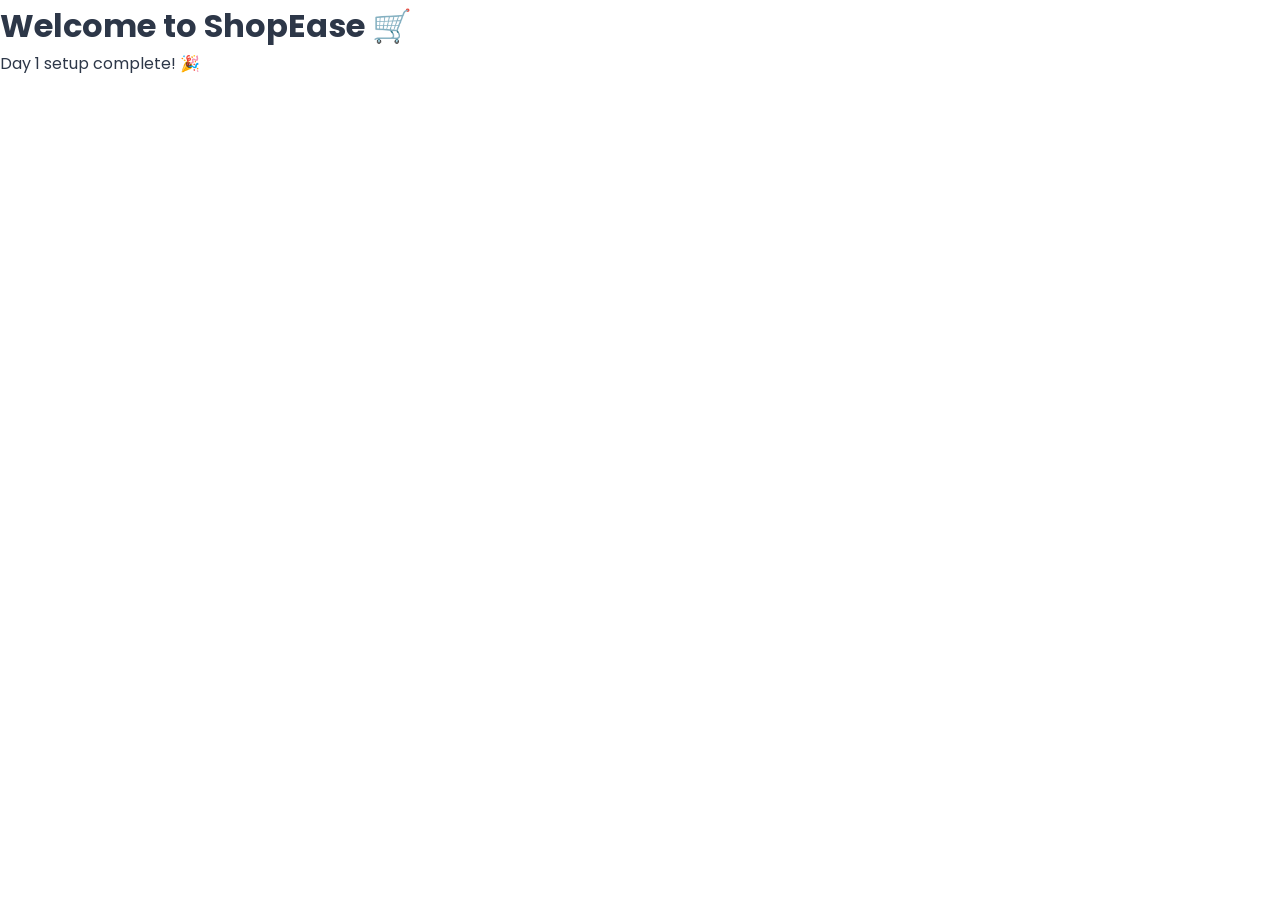
==== index.html @ 597de564 "DAY 1: Initial project setup and structure" ====
<!DOCTYPE html>
<html lang="en">
<head>
  <meta charset="UTF-8" />
  <meta name="viewport" content="width=device-width, initial-scale=1.0"/>
  <meta name="description" content="ShopEase - Your one-stop shop for amazing products online.">
  <meta name="keywords" content="ecommerce, shop, online store, shopease">
  <meta name="author" content="Manesh Thakur">

  <title>ShopEase | Home</title>

  <!-- Favicon -->
  <link rel="icon" href="assets/icons/favicon.ico" type="image/x-icon">

  <!-- Google Fonts -->
  <link rel="preconnect" href="https://fonts.googleapis.com">
  <link href="https://fonts.googleapis.com/css2?family=Poppins:wght@300;400;600;700&display=swap" rel="stylesheet">

  <!-- Stylesheet -->
  <link rel="stylesheet" href="/css/style.css" />
</head>
<body>

  <!-- Navbar will go here -->
  <header></header>

  <!-- Main content -->
  <main>
    <h1>Welcome to ShopEase 🛒</h1>
    <p>Day 1 setup complete! 🎉</p>
  </main>

  <!-- Footer will go here -->
  <footer></footer>

  <script src="js/script.js"></script>
</body>
</html>
---- css/style.css ----
/* ========== CSS RESET ========== */
*,
*::before,
*::after {
  margin: 0;
  padding: 0;
  box-sizing: border-box;
}

/* ========== CSS VARIABLES ========== */
:root {
  --primary-color: #2c7a7b;
  --secondary-color: #38b2ac;
  --accent-color: #f6ad55;
  --bg-color: #ffffff;
  --text-color: #2d3748;
  --light-gray: #f7fafc;
  --dark-gray: #4a5568;
  --font-family: 'Poppins', sans-serif;
  --transition: all 0.3s ease-in-out;
  --shadow: 0 4px 12px rgba(0, 0, 0, 0.1);
}

/* ========== BASE STYLES ========== */
html {
  scroll-behavior: smooth;
}

body {
  font-family: var(--font-family);
  background: var(--bg-color);
  color: var(--text-color);
  line-height: 1.6;
}

a {
  text-decoration: none;
  color: inherit;
}

ul {
  list-style: none;
}

img {
  max-width: 100%;
  display: block;
}

/* ========== CONTAINER ========== */
.container {
  width: 90%;
  max-width: 1200px;
  margin: 0 auto;
}
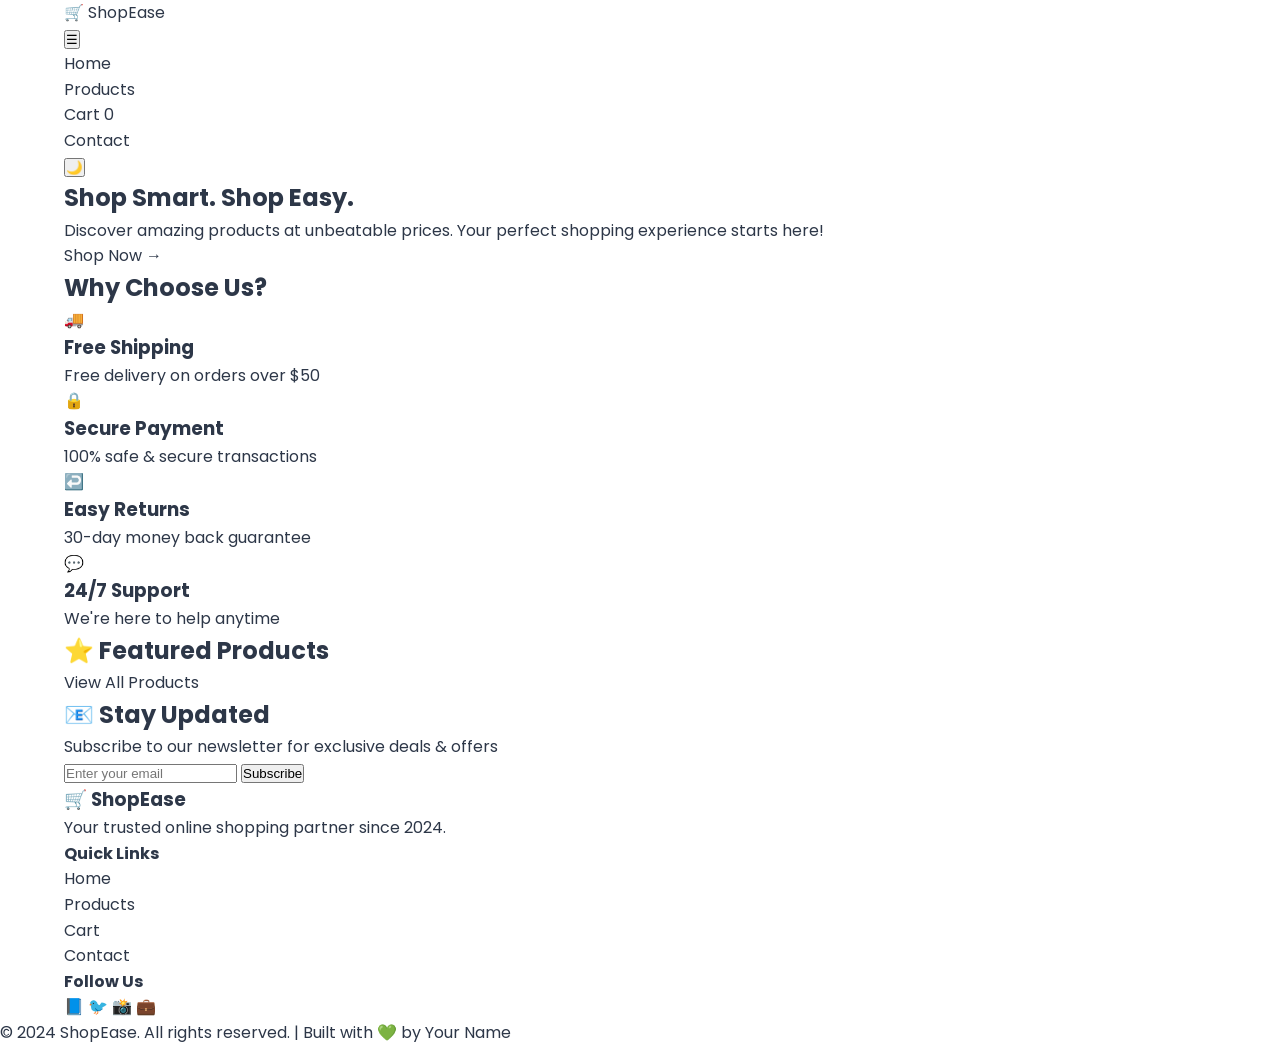
==== commit a674fecd: "Day 2: Build semantic HTML structure for all 4 pages" ====
--- a/index.html
+++ b/index.html
@@ -7,32 +7,143 @@
   <meta name="keywords" content="ecommerce, shop, online store, shopease">
   <meta name="author" content="Manesh Thakur">
 
+   <!-- Open Graph for social sharing -->
+  <meta property="og:title" content="ShopEase - Shop Smart, Shop Easy">
+  <meta property="og:description" content="Discover amazing products at unbeatable prices.">
+  <meta property="og:type" content="website">
+
   <title>ShopEase | Home</title>
 
   <!-- Favicon -->
-  <link rel="icon" href="assets/icons/favicon.ico" type="image/x-icon">
-
-  <!-- Google Fonts -->
+   <link rel="icon" href="assets/icons/favicon.ico" type="image/x-icon">
   <link rel="preconnect" href="https://fonts.googleapis.com">
   <link href="https://fonts.googleapis.com/css2?family=Poppins:wght@300;400;600;700&display=swap" rel="stylesheet">
-
-  <!-- Stylesheet -->
   <link rel="stylesheet" href="/css/style.css" />
 </head>
 <body>
+<header class="header">
+    <div class="container nav-container">
+      <a href="index.html" class="logo" aria-label="ShopEase Home">
+        🛒 <span>ShopEase</span>
+      </a>
 
-  <!-- Navbar will go here -->
-  <header></header>
+      <nav class="navbar" aria-label="Main Navigation">
+        <button class="menu-toggle" aria-label="Toggle Menu" aria-expanded="false">
+          ☰
+        </button>
+        <ul class="nav-links">
+          <li><a href="index.html" class="active">Home</a></li>
+          <li><a href="products.html">Products</a></li>
+          <li><a href="cart.html">Cart <span class="cart-count">0</span></a></li>
+          <li><a href="contact.html">Contact</a></li>
+          <li>
+            <button id="themeToggle" aria-label="Toggle Dark Mode">🌙</button>
+          </li>
+        </ul>
+      </nav>
+    </div>
+  </header>
 
-  <!-- Main content -->
+  <!-- ================= MAIN CONTENT ================= -->
   <main>
-    <h1>Welcome to ShopEase 🛒</h1>
-    <p>Day 1 setup complete! 🎉</p>
+
+    <!-- Hero Section -->
+    <section class="hero" aria-labelledby="hero-title">
+      <div class="container hero-content">
+        <h1 id="hero-title">Shop Smart. <span>Shop Easy.</span></h1>
+        <p>Discover amazing products at unbeatable prices. Your perfect shopping experience starts here!</p>
+        <a href="products.html" class="btn btn-primary">Shop Now →</a>
+      </div>
+    </section>
+
+    <!-- Features Section -->
+    <section class="features" aria-labelledby="features-title">
+      <div class="container">
+        <h2 id="features-title" class="section-title">Why Choose Us?</h2>
+        <div class="features-grid">
+          <article class="feature-card">
+            <div class="feature-icon">🚚</div>
+            <h3>Free Shipping</h3>
+            <p>Free delivery on orders over $50</p>
+          </article>
+          <article class="feature-card">
+            <div class="feature-icon">🔒</div>
+            <h3>Secure Payment</h3>
+            <p>100% safe & secure transactions</p>
+          </article>
+          <article class="feature-card">
+            <div class="feature-icon">↩️</div>
+            <h3>Easy Returns</h3>
+            <p>30-day money back guarantee</p>
+          </article>
+          <article class="feature-card">
+            <div class="feature-icon">💬</div>
+            <h3>24/7 Support</h3>
+            <p>We're here to help anytime</p>
+          </article>
+        </div>
+      </div>
+    </section>
+
+    <!-- Featured Products Section -->
+    <section class="featured-products" aria-labelledby="featured-title">
+      <div class="container">
+        <h2 id="featured-title" class="section-title">⭐ Featured Products</h2>
+        <div class="products-grid" id="featuredProducts">
+          <!-- Products will be injected via JavaScript -->
+        </div>
+        <div class="text-center">
+          <a href="products.html" class="btn btn-outline">View All Products</a>
+        </div>
+      </div>
+    </section>
+
+    <!-- Newsletter Section -->
+    <section class="newsletter" aria-labelledby="newsletter-title">
+      <div class="container">
+        <h2 id="newsletter-title">📧 Stay Updated</h2>
+        <p>Subscribe to our newsletter for exclusive deals & offers</p>
+        <form class="newsletter-form" id="newsletterForm">
+          <input type="email" placeholder="Enter your email" required aria-label="Email address">
+          <button type="submit" class="btn btn-primary">Subscribe</button>
+        </form>
+      </div>
+    </section>
+
   </main>
 
-  <!-- Footer will go here -->
-  <footer></footer>
+  <!-- ================= FOOTER ================= -->
+  <footer class="footer">
+    <div class="container footer-container">
+      <div class="footer-col">
+        <h3>🛒 ShopEase</h3>
+        <p>Your trusted online shopping partner since 2024.</p>
+      </div>
+      <div class="footer-col">
+        <h4>Quick Links</h4>
+        <ul>
+          <li><a href="index.html">Home</a></li>
+          <li><a href="products.html">Products</a></li>
+          <li><a href="cart.html">Cart</a></li>
+          <li><a href="contact.html">Contact</a></li>
+        </ul>
+      </div>
+      <div class="footer-col">
+        <h4>Follow Us</h4>
+        <div class="social-links">
+          <a href="#" aria-label="Facebook">📘</a>
+          <a href="#" aria-label="Twitter">🐦</a>
+          <a href="#" aria-label="Instagram">📸</a>
+          <a href="#" aria-label="LinkedIn">💼</a>
+        </div>
+      </div>
+    </div>
+    <div class="footer-bottom">
+      <p>© 2024 ShopEase. All rights reserved. | Built with 💚 by Your Name</p>
+    </div>
+  </footer>
 
+  <script src="js/products.js"></script>
   <script src="js/script.js"></script>
 </body>
 </html>
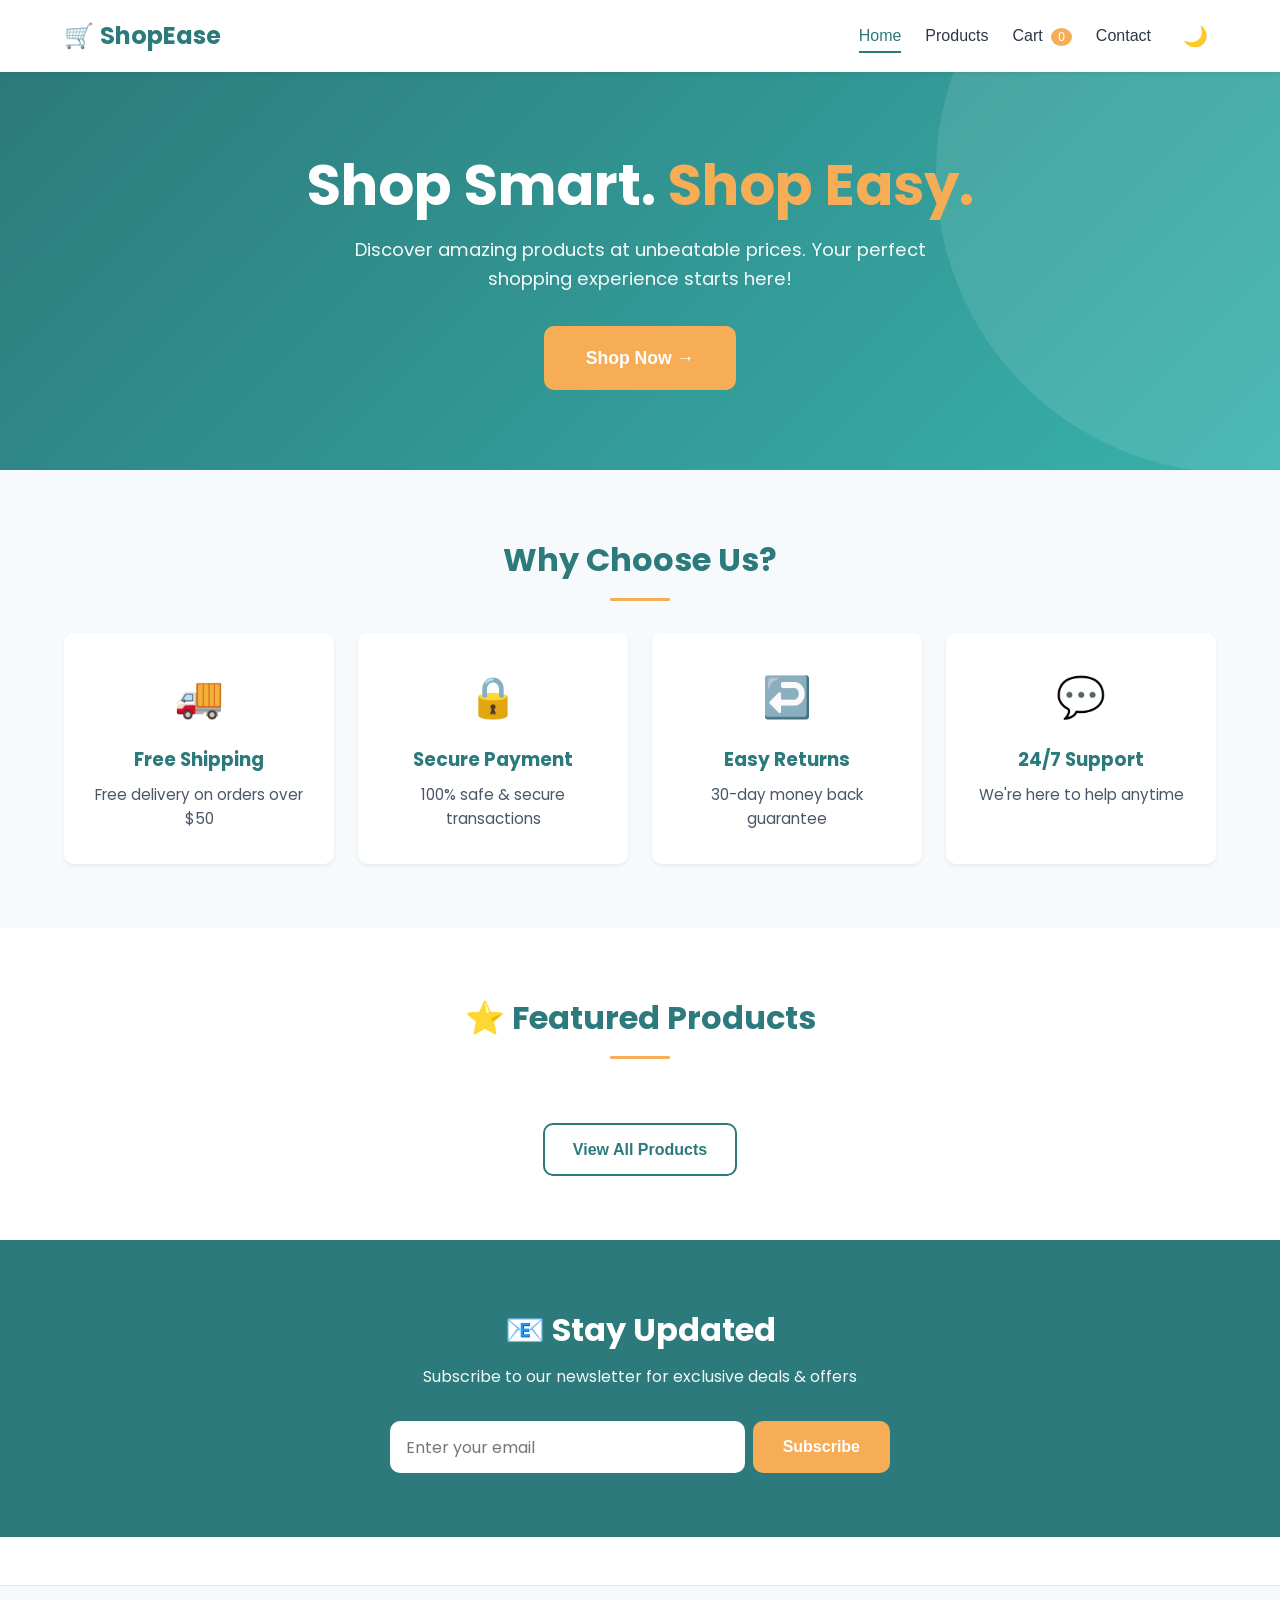
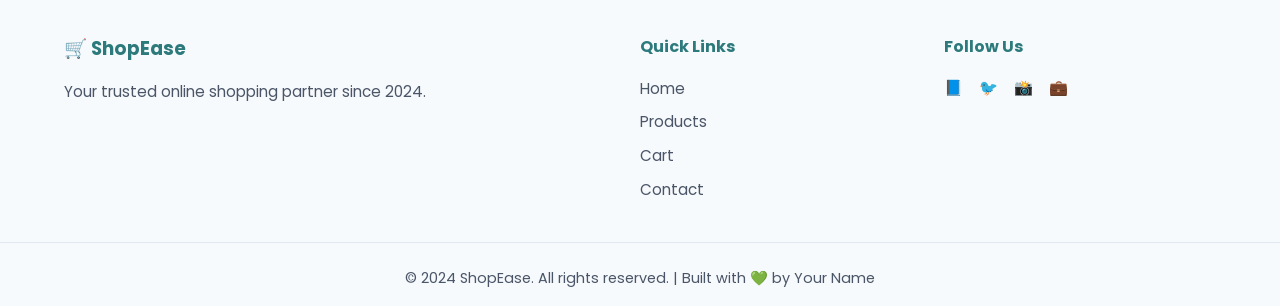
==== commit 69ea64b8: "Day 3: Complete responsive CSS styling with dark mode support" ====
--- a/index.html
+++ b/index.html
@@ -18,7 +18,7 @@
    <link rel="icon" href="assets/icons/favicon.ico" type="image/x-icon">
   <link rel="preconnect" href="https://fonts.googleapis.com">
   <link href="https://fonts.googleapis.com/css2?family=Poppins:wght@300;400;600;700&display=swap" rel="stylesheet">
-  <link rel="stylesheet" href="/css/style.css" />
+  <link rel="stylesheet" href="css/style.css" />
 </head>
 <body>
 <header class="header">
--- a/css/style.css
+++ b/css/style.css
@@ -1,3 +1,8 @@
+/* ==========================================================
+   SHOPEASE - MAIN STYLESHEET
+   Day 3: Complete Styling
+========================================================== */
+
 /* ========== CSS RESET ========== */
 *,
 *::before,
@@ -7,23 +12,44 @@
   box-sizing: border-box;
 }
 
-/* ========== CSS VARIABLES ========== */
+/* ========== CSS VARIABLES (LIGHT MODE) ========== */
 :root {
   --primary-color: #2c7a7b;
+  --primary-dark: #234e52;
   --secondary-color: #38b2ac;
   --accent-color: #f6ad55;
   --bg-color: #ffffff;
+  --bg-alt: #f7fafc;
   --text-color: #2d3748;
-  --light-gray: #f7fafc;
-  --dark-gray: #4a5568;
+  --text-light: #4a5568;
+  --border-color: #e2e8f0;
+  --white: #ffffff;
+  --danger: #e53e3e;
+  --success: #38a169;
+
   --font-family: 'Poppins', sans-serif;
   --transition: all 0.3s ease-in-out;
-  --shadow: 0 4px 12px rgba(0, 0, 0, 0.1);
+  --shadow-sm: 0 2px 4px rgba(0, 0, 0, 0.06);
+  --shadow-md: 0 4px 12px rgba(0, 0, 0, 0.1);
+  --shadow-lg: 0 10px 25px rgba(0, 0, 0, 0.15);
+  --radius: 10px;
+  --radius-lg: 20px;
+}
+
+/* ========== DARK MODE ========== */
+[data-theme="dark"] {
+  --bg-color: #1a202c;
+  --bg-alt: #2d3748;
+  --text-color: #f7fafc;
+  --text-light: #cbd5e0;
+  --border-color: #4a5568;
+  --white: #2d3748;
 }
 
 /* ========== BASE STYLES ========== */
 html {
   scroll-behavior: smooth;
+  font-size: 16px;
 }
 
 body {
@@ -31,25 +57,922 @@
   background: var(--bg-color);
   color: var(--text-color);
   line-height: 1.6;
+  transition: var(--transition);
+  overflow-x: hidden;
 }
 
 a {
   text-decoration: none;
   color: inherit;
-}
-
-ul {
-  list-style: none;
-}
+  transition: var(--transition);
+}
+
+ul { list-style: none; }
 
 img {
   max-width: 100%;
   display: block;
 }
 
-/* ========== CONTAINER ========== */
+button {
+  font-family: inherit;
+  cursor: pointer;
+  border: none;
+  background: none;
+}
+
+/* ========== UTILITIES ========== */
 .container {
   width: 90%;
   max-width: 1200px;
   margin: 0 auto;
+}
+
+.text-center { text-align: center; }
+
+.section-title {
+  font-size: 2rem;
+  text-align: center;
+  margin-bottom: 2rem;
+  color: var(--primary-color);
+  position: relative;
+  padding-bottom: 1rem;
+}
+
+.section-title::after {
+  content: "";
+  position: absolute;
+  bottom: 0;
+  left: 50%;
+  transform: translateX(-50%);
+  width: 60px;
+  height: 3px;
+  background: var(--accent-color);
+  border-radius: 2px;
+}
+
+/* ========== BUTTONS ========== */
+.btn {
+  display: inline-block;
+  padding: 0.75rem 1.75rem;
+  border-radius: var(--radius);
+  font-weight: 600;
+  font-size: 1rem;
+  cursor: pointer;
+  transition: var(--transition);
+  border: 2px solid transparent;
+  text-align: center;
+}
+
+.btn-primary {
+  background: var(--primary-color);
+  color: #fff;
+}
+
+.btn-primary:hover {
+  background: var(--primary-dark);
+  transform: translateY(-2px);
+  box-shadow: var(--shadow-md);
+}
+
+.btn-outline {
+  background: transparent;
+  color: var(--primary-color);
+  border-color: var(--primary-color);
+}
+
+.btn-outline:hover {
+  background: var(--primary-color);
+  color: #fff;
+}
+
+.btn-block {
+  display: block;
+  width: 100%;
+  margin-top: 0.5rem;
+}
+
+/* ========== HEADER / NAVBAR ========== */
+.header {
+  background: var(--bg-color);
+  box-shadow: var(--shadow-sm);
+  position: sticky;
+  top: 0;
+  z-index: 100;
+  transition: var(--transition);
+}
+
+.nav-container {
+  display: flex;
+  justify-content: space-between;
+  align-items: center;
+  padding: 1rem 0;
+}
+
+.logo {
+  font-size: 1.5rem;
+  font-weight: 700;
+  color: var(--primary-color);
+  display: flex;
+  align-items: center;
+  gap: 0.4rem;
+}
+
+.logo:hover { transform: scale(1.05); }
+
+.nav-links {
+  display: flex;
+  align-items: center;
+  gap: 1.5rem;
+}
+
+.nav-links a {
+  font-weight: 500;
+  position: relative;
+  padding: 0.3rem 0;
+}
+
+.nav-links a::after {
+  content: "";
+  position: absolute;
+  left: 0;
+  bottom: -4px;
+  width: 0;
+  height: 2px;
+  background: var(--primary-color);
+  transition: var(--transition);
+}
+
+.nav-links a:hover::after,
+.nav-links a.active::after {
+  width: 100%;
+}
+
+.nav-links a.active {
+  color: var(--primary-color);
+}
+
+.cart-count {
+  background: var(--accent-color);
+  color: #fff;
+  font-size: 0.75rem;
+  padding: 2px 7px;
+  border-radius: 50%;
+  margin-left: 4px;
+}
+
+#themeToggle {
+  font-size: 1.25rem;
+  padding: 0.3rem 0.5rem;
+  border-radius: 50%;
+  transition: var(--transition);
+}
+
+#themeToggle:hover {
+  background: var(--bg-alt);
+  transform: rotate(20deg);
+}
+
+.menu-toggle {
+  display: none;
+  font-size: 1.5rem;
+  color: var(--primary-color);
+}
+
+/* ========== HERO SECTION ========== */
+.hero {
+  background: linear-gradient(135deg, var(--primary-color) 0%, var(--secondary-color) 100%);
+  color: #fff;
+  padding: 5rem 0;
+  position: relative;
+  overflow: hidden;
+}
+
+.hero::before {
+  content: "";
+  position: absolute;
+  top: -50%;
+  right: -20%;
+  width: 600px;
+  height: 600px;
+  background: rgba(255, 255, 255, 0.1);
+  border-radius: 50%;
+}
+
+.hero-content {
+  text-align: center;
+  position: relative;
+  z-index: 1;
+  animation: fadeInUp 1s ease;
+}
+
+.hero h1 {
+  font-size: clamp(2rem, 5vw, 3.5rem);
+  margin-bottom: 1rem;
+  line-height: 1.2;
+}
+
+.hero h1 span {
+  color: var(--accent-color);
+}
+
+.hero p {
+  font-size: 1.15rem;
+  margin-bottom: 2rem;
+  opacity: 0.95;
+  max-width: 600px;
+  margin-left: auto;
+  margin-right: auto;
+}
+
+.hero .btn {
+  background: var(--accent-color);
+  color: #fff;
+  padding: 1rem 2.5rem;
+  font-size: 1.1rem;
+}
+
+.hero .btn:hover {
+  background: #e89437;
+  transform: translateY(-3px);
+}
+
+/* ========== FEATURES SECTION ========== */
+.features {
+  padding: 4rem 0;
+  background: var(--bg-alt);
+}
+
+.features-grid {
+  display: grid;
+  grid-template-columns: repeat(auto-fit, minmax(220px, 1fr));
+  gap: 1.5rem;
+}
+
+.feature-card {
+  background: var(--bg-color);
+  padding: 2rem 1.5rem;
+  text-align: center;
+  border-radius: var(--radius);
+  box-shadow: var(--shadow-sm);
+  transition: var(--transition);
+}
+
+.feature-card:hover {
+  transform: translateY(-5px);
+  box-shadow: var(--shadow-md);
+}
+
+.feature-icon {
+  font-size: 2.5rem;
+  margin-bottom: 1rem;
+}
+
+.feature-card h3 {
+  margin-bottom: 0.5rem;
+  color: var(--primary-color);
+}
+
+.feature-card p {
+  color: var(--text-light);
+  font-size: 0.95rem;
+}
+
+/* ========== PRODUCTS SECTION ========== */
+.featured-products,
+.products-section {
+  padding: 4rem 0;
+}
+
+.products-grid {
+  display: grid;
+  grid-template-columns: repeat(auto-fill, minmax(240px, 1fr));
+  gap: 1.5rem;
+  margin-bottom: 2rem;
+}
+
+.product-card {
+  background: var(--bg-color);
+  border-radius: var(--radius);
+  overflow: hidden;
+  box-shadow: var(--shadow-sm);
+  transition: var(--transition);
+  border: 1px solid var(--border-color);
+  display: flex;
+  flex-direction: column;
+}
+
+.product-card:hover {
+  transform: translateY(-6px);
+  box-shadow: var(--shadow-lg);
+}
+
+.product-image {
+  width: 100%;
+  height: 200px;
+  object-fit: cover;
+  background: var(--bg-alt);
+}
+
+.product-info {
+  padding: 1rem;
+  display: flex;
+  flex-direction: column;
+  flex: 1;
+}
+
+.product-category {
+  font-size: 0.75rem;
+  color: var(--accent-color);
+  text-transform: uppercase;
+  font-weight: 600;
+  margin-bottom: 0.3rem;
+}
+
+.product-name {
+  font-size: 1rem;
+  margin-bottom: 0.5rem;
+  color: var(--text-color);
+  font-weight: 600;
+}
+
+.product-price {
+  font-size: 1.25rem;
+  font-weight: 700;
+  color: var(--primary-color);
+  margin-bottom: 1rem;
+}
+
+.product-card .btn {
+  margin-top: auto;
+  padding: 0.6rem 1rem;
+  font-size: 0.9rem;
+}
+
+/* ========== FILTERS SECTION ========== */
+.page-header {
+  background: linear-gradient(135deg, var(--primary-color), var(--secondary-color));
+  color: #fff;
+  padding: 3rem 0;
+  text-align: center;
+}
+
+.page-header h1 {
+  font-size: 2.5rem;
+  margin-bottom: 0.5rem;
+}
+
+.filters-section {
+  padding: 2rem 0;
+  background: var(--bg-alt);
+  border-bottom: 1px solid var(--border-color);
+}
+
+.filters {
+  display: flex;
+  gap: 1rem;
+  flex-wrap: wrap;
+  align-items: center;
+  justify-content: space-between;
+}
+
+.search-box {
+  flex: 1;
+  min-width: 250px;
+}
+
+.search-box input,
+.filter-group select {
+  width: 100%;
+  padding: 0.7rem 1rem;
+  border: 1px solid var(--border-color);
+  border-radius: var(--radius);
+  background: var(--bg-color);
+  color: var(--text-color);
+  font-family: inherit;
+  font-size: 0.95rem;
+  transition: var(--transition);
+}
+
+.search-box input:focus,
+.filter-group select:focus {
+  outline: none;
+  border-color: var(--primary-color);
+  box-shadow: 0 0 0 3px rgba(44, 122, 123, 0.15);
+}
+
+.filter-group {
+  display: flex;
+  align-items: center;
+  gap: 0.5rem;
+}
+
+.filter-group label {
+  font-weight: 500;
+  color: var(--text-light);
+}
+
+.no-results {
+  text-align: center;
+  font-size: 1.2rem;
+  padding: 3rem;
+  color: var(--text-light);
+}
+
+/* ========== NEWSLETTER ========== */
+.newsletter {
+  padding: 4rem 0;
+  background: var(--primary-color);
+  color: #fff;
+  text-align: center;
+}
+
+.newsletter h2 {
+  font-size: 2rem;
+  margin-bottom: 0.5rem;
+}
+
+.newsletter p { margin-bottom: 2rem; opacity: 0.95; }
+
+.newsletter-form {
+  display: flex;
+  gap: 0.5rem;
+  max-width: 500px;
+  margin: 0 auto;
+  flex-wrap: wrap;
+  justify-content: center;
+}
+
+.newsletter-form input {
+  flex: 1;
+  min-width: 200px;
+  padding: 0.85rem 1rem;
+  border: none;
+  border-radius: var(--radius);
+  font-family: inherit;
+  font-size: 1rem;
+}
+
+.newsletter-form .btn {
+  background: var(--accent-color);
+  color: #fff;
+}
+
+.newsletter-form .btn:hover { background: #e89437; }
+
+/* ========== CART PAGE ========== */
+.cart-section { padding: 3rem 0; }
+
+.cart-wrapper {
+  display: grid;
+  grid-template-columns: 2fr 1fr;
+  gap: 2rem;
+}
+
+.cart-item {
+  display: grid;
+  grid-template-columns: 100px 1fr auto;
+  gap: 1rem;
+  align-items: center;
+  background: var(--bg-color);
+  padding: 1rem;
+  border-radius: var(--radius);
+  box-shadow: var(--shadow-sm);
+  margin-bottom: 1rem;
+  border: 1px solid var(--border-color);
+}
+
+.cart-item img {
+  width: 100px;
+  height: 100px;
+  object-fit: cover;
+  border-radius: var(--radius);
+}
+
+.cart-item-details h4 {
+  margin-bottom: 0.3rem;
+  color: var(--primary-color);
+}
+
+.cart-item-price {
+  color: var(--accent-color);
+  font-weight: 600;
+  margin-bottom: 0.5rem;
+}
+
+.quantity-controls {
+  display: flex;
+  gap: 0.5rem;
+  align-items: center;
+}
+
+.quantity-controls button {
+  width: 30px;
+  height: 30px;
+  border-radius: 50%;
+  background: var(--primary-color);
+  color: #fff;
+  font-weight: bold;
+  transition: var(--transition);
+}
+
+.quantity-controls button:hover {
+  background: var(--primary-dark);
+}
+
+.cart-item-right {
+  text-align: right;
+}
+
+.remove-btn {
+  background: var(--danger);
+  color: #fff;
+  padding: 0.4rem 0.8rem;
+  border-radius: var(--radius);
+  font-size: 0.85rem;
+  margin-top: 0.5rem;
+}
+
+.remove-btn:hover { opacity: 0.9; }
+
+.cart-summary {
+  background: var(--bg-color);
+  padding: 1.5rem;
+  border-radius: var(--radius);
+  box-shadow: var(--shadow-md);
+  height: fit-content;
+  position: sticky;
+  top: 100px;
+  border: 1px solid var(--border-color);
+}
+
+.cart-summary h2 {
+  margin-bottom: 1rem;
+  color: var(--primary-color);
+}
+
+.summary-row {
+  display: flex;
+  justify-content: space-between;
+  padding: 0.75rem 0;
+  border-bottom: 1px solid var(--border-color);
+}
+
+.summary-row.total {
+  font-size: 1.25rem;
+  font-weight: 700;
+  color: var(--primary-color);
+  border: none;
+  margin-top: 0.5rem;
+}
+
+.empty-cart {
+  text-align: center;
+  padding: 4rem 1rem;
+}
+
+.empty-cart h2 { color: var(--primary-color); margin-bottom: 1rem; }
+.empty-cart p { margin-bottom: 2rem; color: var(--text-light); }
+
+/* ========== MODAL ========== */
+.modal {
+  position: fixed;
+  inset: 0;
+  background: rgba(0, 0, 0, 0.6);
+  display: flex;
+  align-items: center;
+  justify-content: center;
+  z-index: 1000;
+  padding: 1rem;
+  animation: fadeIn 0.3s ease;
+}
+
+.modal-content {
+  background: var(--bg-color);
+  padding: 2rem;
+  border-radius: var(--radius-lg);
+  max-width: 500px;
+  width: 100%;
+  position: relative;
+  box-shadow: var(--shadow-lg);
+  animation: slideUp 0.4s ease;
+}
+
+.modal-close {
+  position: absolute;
+  top: 1rem;
+  right: 1rem;
+  font-size: 1.25rem;
+  width: 32px;
+  height: 32px;
+  border-radius: 50%;
+  background: var(--bg-alt);
+  color: var(--text-color);
+}
+
+.modal-close:hover {
+  background: var(--danger);
+  color: #fff;
+}
+
+.modal h2 {
+  margin-bottom: 1.5rem;
+  color: var(--primary-color);
+}
+
+/* ========== CONTACT PAGE ========== */
+.contact-section { padding: 3rem 0; }
+
+.contact-wrapper {
+  display: grid;
+  grid-template-columns: 1fr 2fr;
+  gap: 2rem;
+}
+
+.contact-info {
+  background: var(--bg-alt);
+  padding: 2rem;
+  border-radius: var(--radius);
+}
+
+.contact-info h2 {
+  color: var(--primary-color);
+  margin-bottom: 0.5rem;
+}
+
+.contact-info > p {
+  margin-bottom: 2rem;
+  color: var(--text-light);
+}
+
+.info-item {
+  display: flex;
+  gap: 1rem;
+  margin-bottom: 1.5rem;
+  align-items: flex-start;
+}
+
+.info-icon {
+  font-size: 1.5rem;
+  flex-shrink: 0;
+}
+
+.info-item h4 {
+  color: var(--primary-color);
+  margin-bottom: 0.2rem;
+}
+
+.info-item p {
+  color: var(--text-light);
+  font-size: 0.95rem;
+}
+
+.contact-form-wrapper {
+  background: var(--bg-color);
+  padding: 2rem;
+  border-radius: var(--radius);
+  box-shadow: var(--shadow-sm);
+  border: 1px solid var(--border-color);
+}
+
+.contact-form-wrapper h2 {
+  color: var(--primary-color);
+  margin-bottom: 1.5rem;
+}
+
+/* ========== FORMS ========== */
+.form-group {
+  margin-bottom: 1.25rem;
+}
+
+.form-group label {
+  display: block;
+  margin-bottom: 0.4rem;
+  font-weight: 500;
+  color: var(--text-color);
+}
+
+.form-group input,
+.form-group textarea {
+  width: 100%;
+  padding: 0.75rem 1rem;
+  border: 1px solid var(--border-color);
+  border-radius: var(--radius);
+  background: var(--bg-color);
+  color: var(--text-color);
+  font-family: inherit;
+  font-size: 1rem;
+  transition: var(--transition);
+}
+
+.form-group input:focus,
+.form-group textarea:focus {
+  outline: none;
+  border-color: var(--primary-color);
+  box-shadow: 0 0 0 3px rgba(44, 122, 123, 0.15);
+}
+
+.form-group textarea { resize: vertical; }
+
+.error-msg {
+  color: var(--danger);
+  font-size: 0.85rem;
+  margin-top: 0.3rem;
+  display: block;
+  min-height: 1rem;
+}
+
+.success-msg {
+  color: var(--success);
+  font-weight: 600;
+  margin-top: 1rem;
+  text-align: center;
+  padding: 0.75rem;
+  background: rgba(56, 161, 105, 0.1);
+  border-radius: var(--radius);
+}
+
+/* ========== FOOTER ========== */
+.footer {
+  background: var(--bg-alt);
+  color: var(--text-color);
+  padding: 3rem 0 1rem;
+  margin-top: 3rem;
+  border-top: 1px solid var(--border-color);
+}
+
+.footer-container {
+  display: grid;
+  grid-template-columns: 2fr 1fr 1fr;
+  gap: 2rem;
+  margin-bottom: 2rem;
+}
+
+.footer-col h3,
+.footer-col h4 {
+  color: var(--primary-color);
+  margin-bottom: 1rem;
+}
+
+.footer-col p,
+.footer-col a {
+  color: var(--text-light);
+  font-size: 0.95rem;
+}
+
+.footer-col ul li {
+  margin-bottom: 0.5rem;
+}
+
+.footer-col a:hover {
+  color: var(--primary-color);
+}
+
+.social-links {
+  display: flex;
+  gap: 1rem;
+  font-size: 1.5rem;
+}
+
+.social-links a {
+  transition: var(--transition);
+}
+
+.social-links a:hover {
+  transform: translateY(-3px);
+}
+
+.footer-bottom {
+  text-align: center;
+  padding-top: 1.5rem;
+  border-top: 1px solid var(--border-color);
+  color: var(--text-light);
+  font-size: 0.9rem;
+}
+
+/* ========== ANIMATIONS ========== */
+@keyframes fadeIn {
+  from { opacity: 0; }
+  to { opacity: 1; }
+}
+
+@keyframes fadeInUp {
+  from { opacity: 0; transform: translateY(30px); }
+  to { opacity: 1; transform: translateY(0); }
+}
+
+@keyframes slideUp {
+  from { opacity: 0; transform: translateY(40px); }
+  to { opacity: 1; transform: translateY(0); }
+}
+
+.fade-in { animation: fadeInUp 0.6s ease; }
+
+/* ========== RESPONSIVE DESIGN ========== */
+
+/* Tablet */
+@media (max-width: 900px) {
+  .cart-wrapper,
+  .contact-wrapper {
+    grid-template-columns: 1fr;
+  }
+
+  .cart-summary {
+    position: static;
+  }
+
+  .footer-container {
+    grid-template-columns: 1fr 1fr;
+  }
+}
+
+/* Mobile */
+@media (max-width: 768px) {
+  .menu-toggle { display: block; }
+
+  .nav-links {
+    position: fixed;
+    top: 65px;
+    right: -100%;
+    width: 70%;
+    height: calc(100vh - 65px);
+    background: var(--bg-color);
+    flex-direction: column;
+    padding: 2rem;
+    gap: 1.5rem;
+    box-shadow: var(--shadow-lg);
+    transition: right 0.3s ease;
+  }
+
+  .nav-links.active { right: 0; }
+
+  .hero { padding: 3rem 0; }
+
+  .section-title { font-size: 1.5rem; }
+
+  .filters {
+    flex-direction: column;
+    align-items: stretch;
+  }
+
+  .filter-group {
+    width: 100%;
+  }
+
+  .cart-item {
+    grid-template-columns: 80px 1fr;
+  }
+
+  .cart-item-right {
+    grid-column: 1 / -1;
+    text-align: left;
+    display: flex;
+    justify-content: space-between;
+    align-items: center;
+  }
+
+  .footer-container {
+    grid-template-columns: 1fr;
+    text-align: center;
+  }
+
+  .social-links {
+    justify-content: center;
+  }
+}
+
+/* Small Mobile */
+@media (max-width: 480px) {
+  .container { width: 95%; }
+
+  .hero h1 { font-size: 1.75rem; }
+
+  .products-grid {
+    grid-template-columns: repeat(auto-fill, minmax(160px, 1fr));
+  }
+
+  .product-image { height: 150px; }
+
+  .btn {
+    padding: 0.65rem 1.25rem;
+    font-size: 0.9rem;
+  }
+}
+
+/* ========== SCROLLBAR ========== */
+::-webkit-scrollbar {
+  width: 10px;
+}
+
+::-webkit-scrollbar-track {
+  background: var(--bg-alt);
+}
+
+::-webkit-scrollbar-thumb {
+  background: var(--primary-color);
+  border-radius: 5px;
+}
+
+::-webkit-scrollbar-thumb:hover {
+  background: var(--primary-dark);
 }
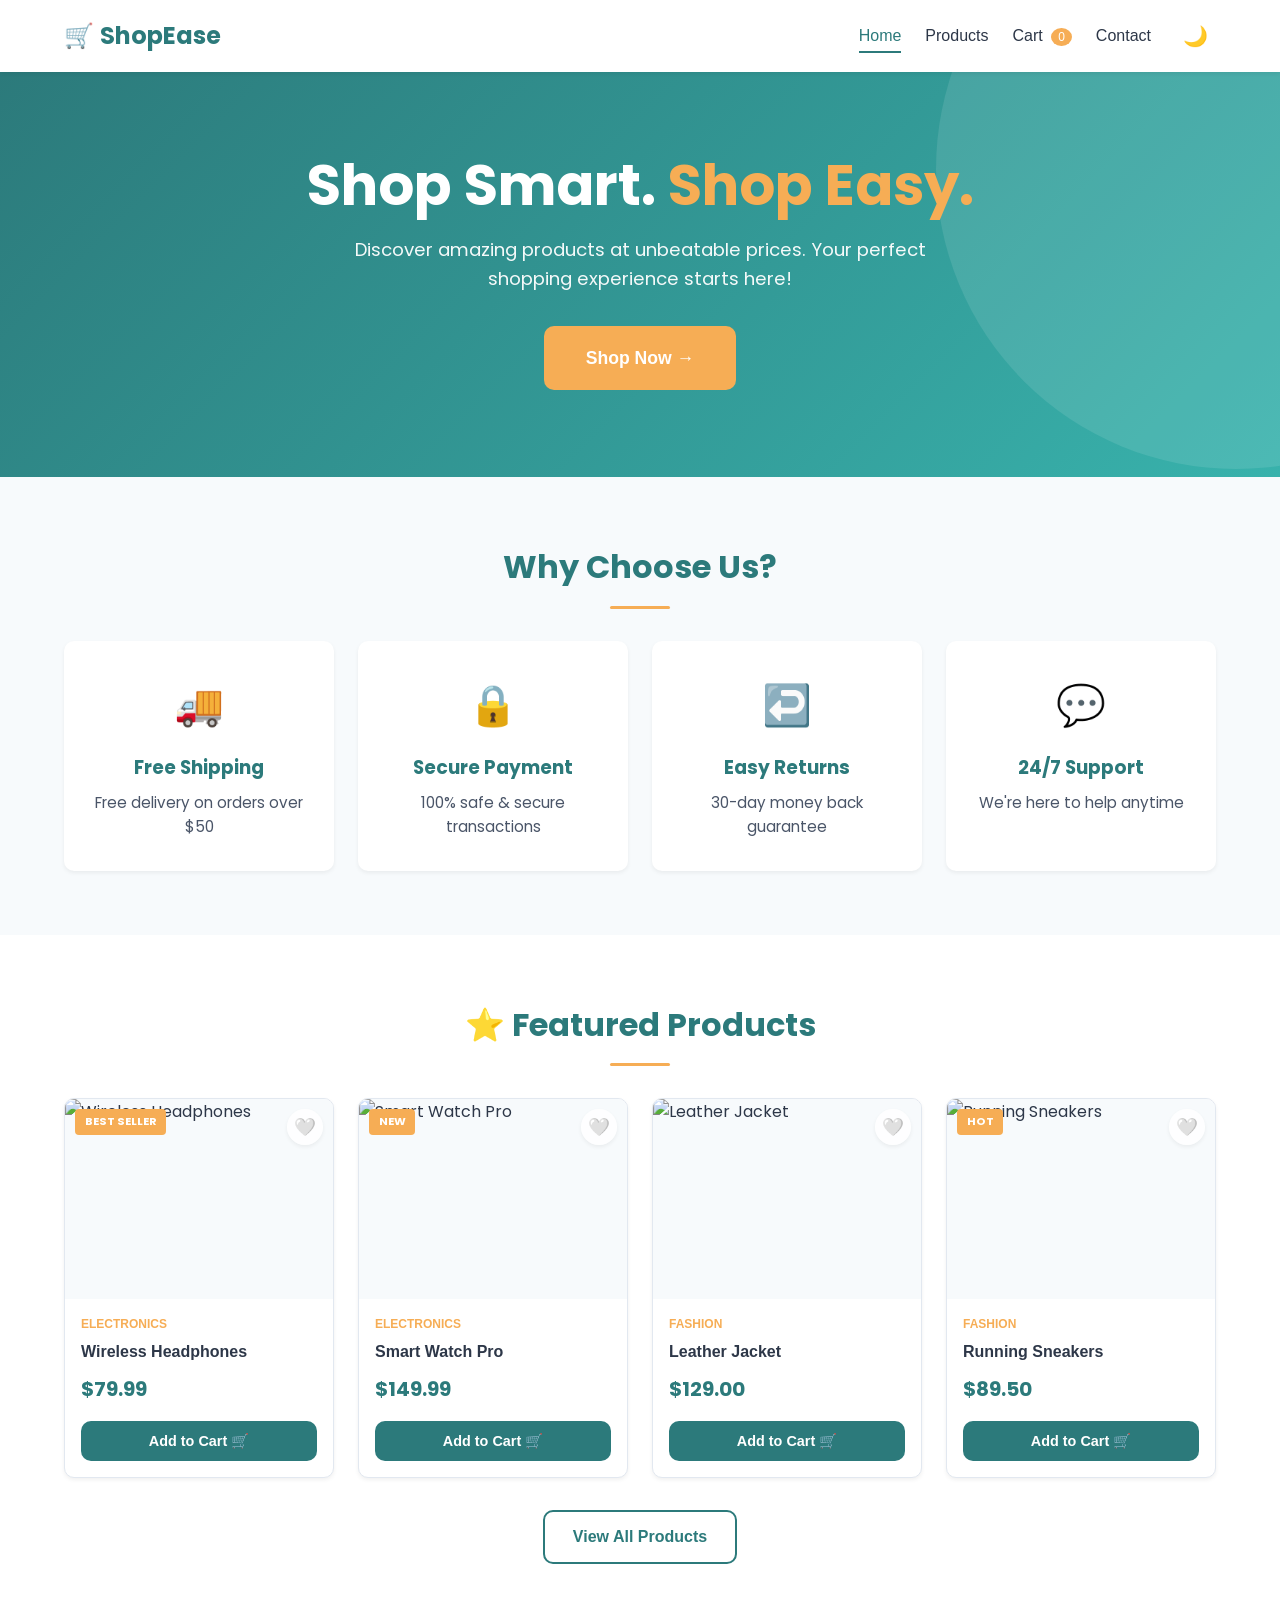
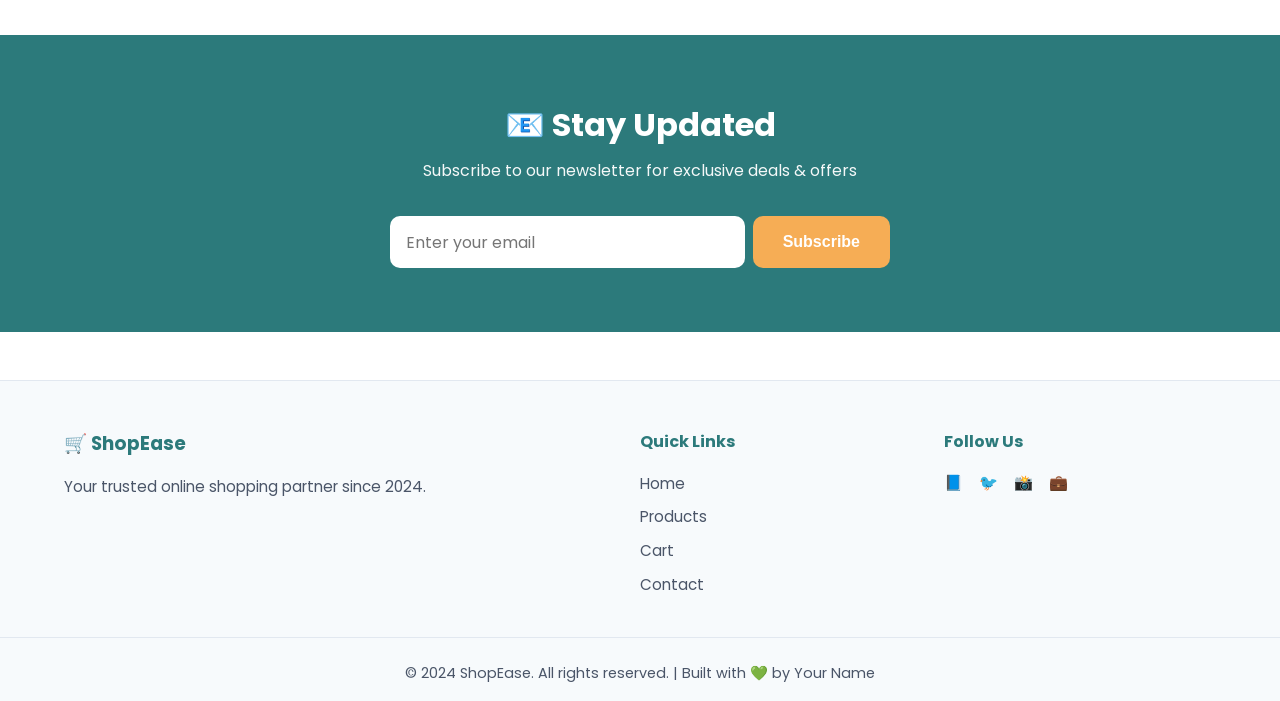
==== commit d12d028d: "Day 5: Advanced features - wishlist, quick view modal, scroll reveal, loader" ====
--- a/index.html
+++ b/index.html
@@ -21,6 +21,16 @@
   <link rel="stylesheet" href="css/style.css" />
 </head>
 <body>
+  <!-- ============== LOADING SPINNER ============== -->
+  <div class="loader" id="loader">
+    <div class="spinner"></div>
+  </div>
+
+  <!-- ============== BACK TO TOP BUTTON ============== -->
+  <button class="back-to-top" id="backToTop" aria-label="Back to top">
+    ↑
+  </button>
+  
 <header class="header">
     <div class="container nav-container">
       <a href="index.html" class="logo" aria-label="ShopEase Home">
@@ -142,6 +152,16 @@
       <p>© 2024 ShopEase. All rights reserved. | Built with 💚 by Your Name</p>
     </div>
   </footer>
+  
+  <!-- ============== PRODUCT DETAIL MODAL ============== -->
+  <div class="modal product-modal" id="productModal" hidden>
+    <div class="modal-content product-modal-content">
+      <button class="modal-close" aria-label="Close modal">✕</button>
+      <div class="product-modal-body" id="productModalBody">
+        <!-- Injected by JS -->
+      </div>
+    </div>
+  </div>
 
   <script src="js/products.js"></script>
   <script src="js/script.js"></script>
--- a/css/style.css
+++ b/css/style.css
@@ -975,4 +975,263 @@
 
 ::-webkit-scrollbar-thumb:hover {
   background: var(--primary-dark);
+}
+
+
+/* Ensure hidden attribute works */
+[hidden] {
+  display: none !important;
+}
+
+/* ==========================================================
+   DAY 5 - ADVANCED FEATURES STYLING
+========================================================== */
+
+/* ========== LOADING SPINNER ========== */
+.loader {
+  position: fixed;
+  inset: 0;
+  background: var(--bg-color);
+  z-index: 9999;
+  display: flex;
+  align-items: center;
+  justify-content: center;
+  transition: opacity 0.5s ease, visibility 0.5s ease;
+}
+
+.loader.hidden {
+  opacity: 0;
+  visibility: hidden;
+}
+
+.spinner {
+  width: 60px;
+  height: 60px;
+  border: 5px solid var(--bg-alt);
+  border-top-color: var(--primary-color);
+  border-radius: 50%;
+  animation: spin 0.8s linear infinite;
+}
+
+@keyframes spin {
+  to { transform: rotate(360deg); }
+}
+
+/* ========== BACK TO TOP BUTTON ========== */
+.back-to-top {
+  position: fixed;
+  bottom: 30px;
+  right: 30px;
+  width: 45px;
+  height: 45px;
+  border-radius: 50%;
+  background: var(--primary-color);
+  color: #fff;
+  font-size: 1.25rem;
+  font-weight: bold;
+  box-shadow: var(--shadow-md);
+  opacity: 0;
+  visibility: hidden;
+  transform: translateY(20px);
+  transition: var(--transition);
+  z-index: 99;
+}
+
+.back-to-top.show {
+  opacity: 1;
+  visibility: visible;
+  transform: translateY(0);
+}
+
+.back-to-top:hover {
+  background: var(--primary-dark);
+  transform: translateY(-3px);
+}
+
+/* ========== PRODUCT CARD ENHANCEMENTS ========== */
+.product-image-wrapper {
+  position: relative;
+  overflow: hidden;
+  height: 200px;
+}
+
+.product-image-wrapper .product-image {
+  width: 100%;
+  height: 100%;
+  object-fit: cover;
+  transition: transform 0.5s ease;
+}
+
+.product-card:hover .product-image {
+  transform: scale(1.1);
+}
+
+.wishlist-btn {
+  position: absolute;
+  top: 10px;
+  right: 10px;
+  width: 36px;
+  height: 36px;
+  border-radius: 50%;
+  background: rgba(255, 255, 255, 0.9);
+  font-size: 1.1rem;
+  box-shadow: var(--shadow-sm);
+  transition: var(--transition);
+  z-index: 2;
+}
+
+.wishlist-btn:hover {
+  transform: scale(1.15);
+  background: #fff;
+}
+
+.quick-view-btn {
+  position: absolute;
+  bottom: 0;
+  left: 0;
+  right: 0;
+  padding: 0.6rem;
+  background: rgba(44, 122, 123, 0.95);
+  color: #fff;
+  font-weight: 600;
+  transform: translateY(100%);
+  transition: var(--transition);
+  z-index: 2;
+}
+
+.product-card:hover .quick-view-btn {
+  transform: translateY(0);
+}
+
+/* ========== PRODUCT DETAIL MODAL ========== */
+.product-modal-content {
+  max-width: 800px;
+  padding: 0;
+  overflow: hidden;
+}
+
+.product-modal-body {
+  display: grid;
+  grid-template-columns: 1fr 1fr;
+  gap: 0;
+}
+
+.product-modal-body img {
+  width: 100%;
+  height: 100%;
+  object-fit: cover;
+  max-height: 450px;
+}
+
+.product-modal-info {
+  padding: 2rem;
+}
+
+.product-modal-info .product-category {
+  font-size: 0.85rem;
+  margin-bottom: 0.5rem;
+  display: inline-block;
+}
+
+.product-modal-info h2 {
+  margin-bottom: 1rem;
+  color: var(--primary-color);
+}
+
+.product-modal-info .price {
+  font-size: 2rem;
+  font-weight: 700;
+  color: var(--accent-color);
+  margin-bottom: 1rem;
+}
+
+.product-modal-info .description {
+  color: var(--text-light);
+  margin-bottom: 1.5rem;
+  line-height: 1.7;
+}
+
+.rating {
+  color: #f6ad55;
+  margin-bottom: 1rem;
+  font-size: 1.1rem;
+}
+
+/* ========== SCROLL REVEAL ========== */
+.reveal {
+  opacity: 0;
+  transform: translateY(40px);
+  transition: opacity 0.8s ease, transform 0.8s ease;
+}
+
+.reveal.active {
+  opacity: 1;
+  transform: translateY(0);
+}
+
+/* ========== BADGE ========== */
+.product-badge {
+  position: absolute;
+  top: 10px;
+  left: 10px;
+  background: var(--accent-color);
+  color: #fff;
+  padding: 0.25rem 0.6rem;
+  font-size: 0.7rem;
+  font-weight: 700;
+  border-radius: 4px;
+  text-transform: uppercase;
+  z-index: 2;
+}
+
+/* ========== BUTTON RIPPLE EFFECT ========== */
+.btn {
+  position: relative;
+  overflow: hidden;
+}
+
+.btn::before {
+  content: '';
+  position: absolute;
+  top: 50%;
+  left: 50%;
+  width: 0;
+  height: 0;
+  border-radius: 50%;
+  background: rgba(255, 255, 255, 0.3);
+  transform: translate(-50%, -50%);
+  transition: width 0.5s ease, height 0.5s ease;
+}
+
+.btn:active::before {
+  width: 300px;
+  height: 300px;
+}
+
+/* ========== RESPONSIVE MODAL ========== */
+@media (max-width: 700px) {
+  .product-modal-body {
+    grid-template-columns: 1fr;
+  }
+
+  .product-modal-body img {
+    max-height: 280px;
+  }
+
+  .back-to-top {
+    bottom: 20px;
+    right: 20px;
+    width: 40px;
+    height: 40px;
+  }
+}
+
+/* ========== PULSE ANIMATION ========== */
+@keyframes pulse {
+  0%, 100% { transform: scale(1); }
+  50% { transform: scale(1.1); }
+}
+
+.pulse {
+  animation: pulse 0.4s ease;
 }
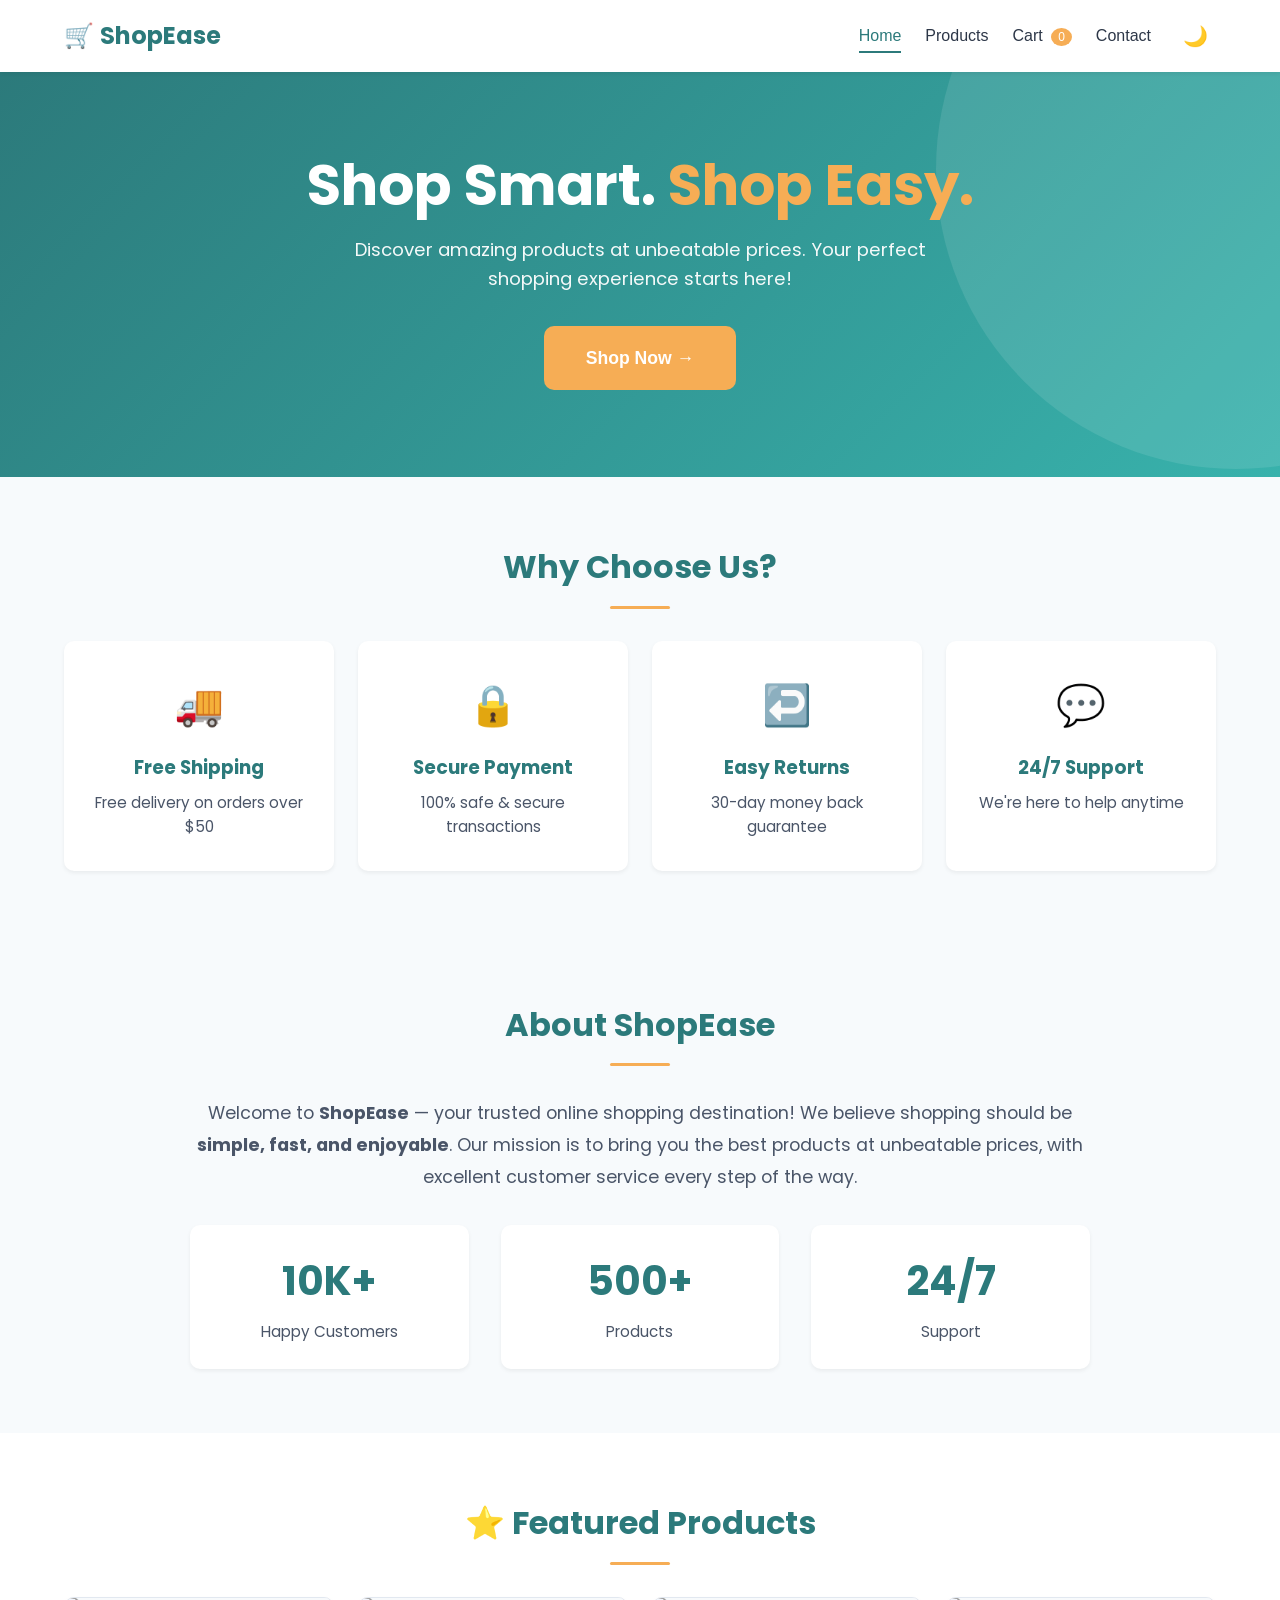
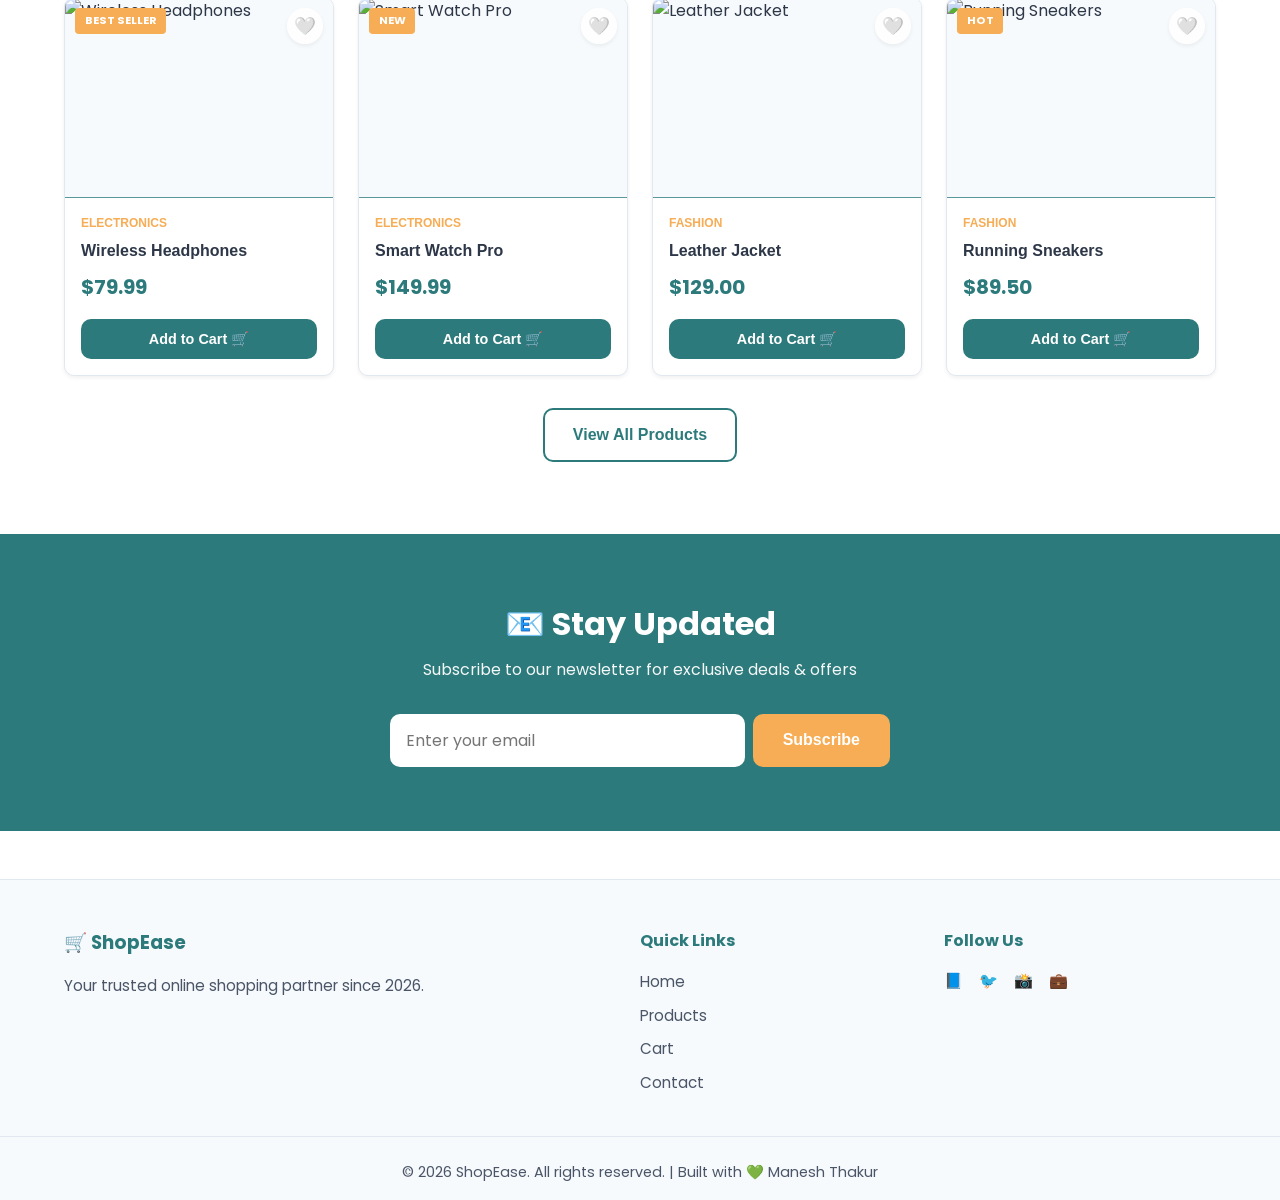
==== commit 8814f966: "Day 8: Added About section with stats, updated README with screenshots" ====
--- a/index.html
+++ b/index.html
@@ -95,6 +95,35 @@
       </div>
     </section>
 
+    <!-- About Section -->
+    <section class="about-section">
+      <div class="container">
+        <div class="about-wrapper">
+          <div class="about-content">
+            <h2 class="section-title">About ShopEase</h2>
+            <p>Welcome to <strong>ShopEase</strong> — your trusted online shopping destination! 
+            We believe shopping should be <strong>simple, fast, and enjoyable</strong>. 
+            Our mission is to bring you the best products at unbeatable prices, with 
+            excellent customer service every step of the way.</p>
+            <div class="stats">
+              <div class="stat-item">
+                <h3>10K+</h3>
+                <p>Happy Customers</p>
+              </div>
+              <div class="stat-item">
+                <h3>500+</h3>
+                <p>Products</p>
+              </div>
+              <div class="stat-item">
+                <h3>24/7</h3>
+                <p>Support</p>
+              </div>
+            </div>
+          </div>
+        </div>
+      </div>
+    </section>
+
     <!-- Featured Products Section -->
     <section class="featured-products" aria-labelledby="featured-title">
       <div class="container">
@@ -127,7 +156,7 @@
     <div class="container footer-container">
       <div class="footer-col">
         <h3>🛒 ShopEase</h3>
-        <p>Your trusted online shopping partner since 2024.</p>
+        <p>Your trusted online shopping partner since 2026.</p>
       </div>
       <div class="footer-col">
         <h4>Quick Links</h4>
@@ -149,7 +178,7 @@
       </div>
     </div>
     <div class="footer-bottom">
-      <p>© 2024 ShopEase. All rights reserved. | Built with 💚 by Your Name</p>
+      <p>© 2026 ShopEase. All rights reserved. | Built with 💚 Manesh Thakur</p>
     </div>
   </footer>
   
--- a/css/style.css
+++ b/css/style.css
@@ -637,7 +637,10 @@
 /* ========== MODAL ========== */
 .modal {
   position: fixed;
-  inset: 0;
+  top: 0;
+  left: 0;
+  right: 0;
+  bottom: 0;
   background: rgba(0, 0, 0, 0.6);
   display: flex;
   align-items: center;
@@ -1234,4 +1237,81 @@
 
 .pulse {
   animation: pulse 0.4s ease;
+}
+
+/* Wishlist count badge */
+.wishlist-count {
+  background: #e53e3e;
+  color: #fff;
+  font-size: 0.75rem;
+  padding: 2px 7px;
+  border-radius: 50%;
+  margin-left: 4px;
+}
+
+/* Focus styles for keyboard navigation */
+button:focus-visible,
+a:focus-visible,
+input:focus-visible,
+select:focus-visible,
+textarea:focus-visible {
+  outline: 2px solid var(--primary-color);
+  outline-offset: 2px;
+}
+
+/* ========== ABOUT SECTION ========== */
+.about-section {
+  padding: 4rem 0;
+  background: var(--bg-alt);
+}
+
+.about-wrapper {
+  max-width: 900px;
+  margin: 0 auto;
+  text-align: center;
+}
+
+.about-content p {
+  font-size: 1.1rem;
+  color: var(--text-light);
+  margin-bottom: 2rem;
+  line-height: 1.8;
+}
+
+.stats {
+  display: grid;
+  grid-template-columns: repeat(3, 1fr);
+  gap: 2rem;
+  margin-top: 2rem;
+}
+
+.stat-item {
+  padding: 1.5rem;
+  background: var(--bg-color);
+  border-radius: var(--radius);
+  box-shadow: var(--shadow-sm);
+  transition: var(--transition);
+}
+
+.stat-item:hover {
+  transform: translateY(-5px);
+  box-shadow: var(--shadow-md);
+}
+
+.stat-item h3 {
+  font-size: 2.5rem;
+  color: var(--primary-color);
+  margin-bottom: 0.3rem;
+}
+
+.stat-item p {
+  color: var(--text-light);
+  font-size: 0.95rem;
+  margin: 0;
+}
+
+@media (max-width: 600px) {
+  .stats {
+    grid-template-columns: 1fr;
+  }
 }
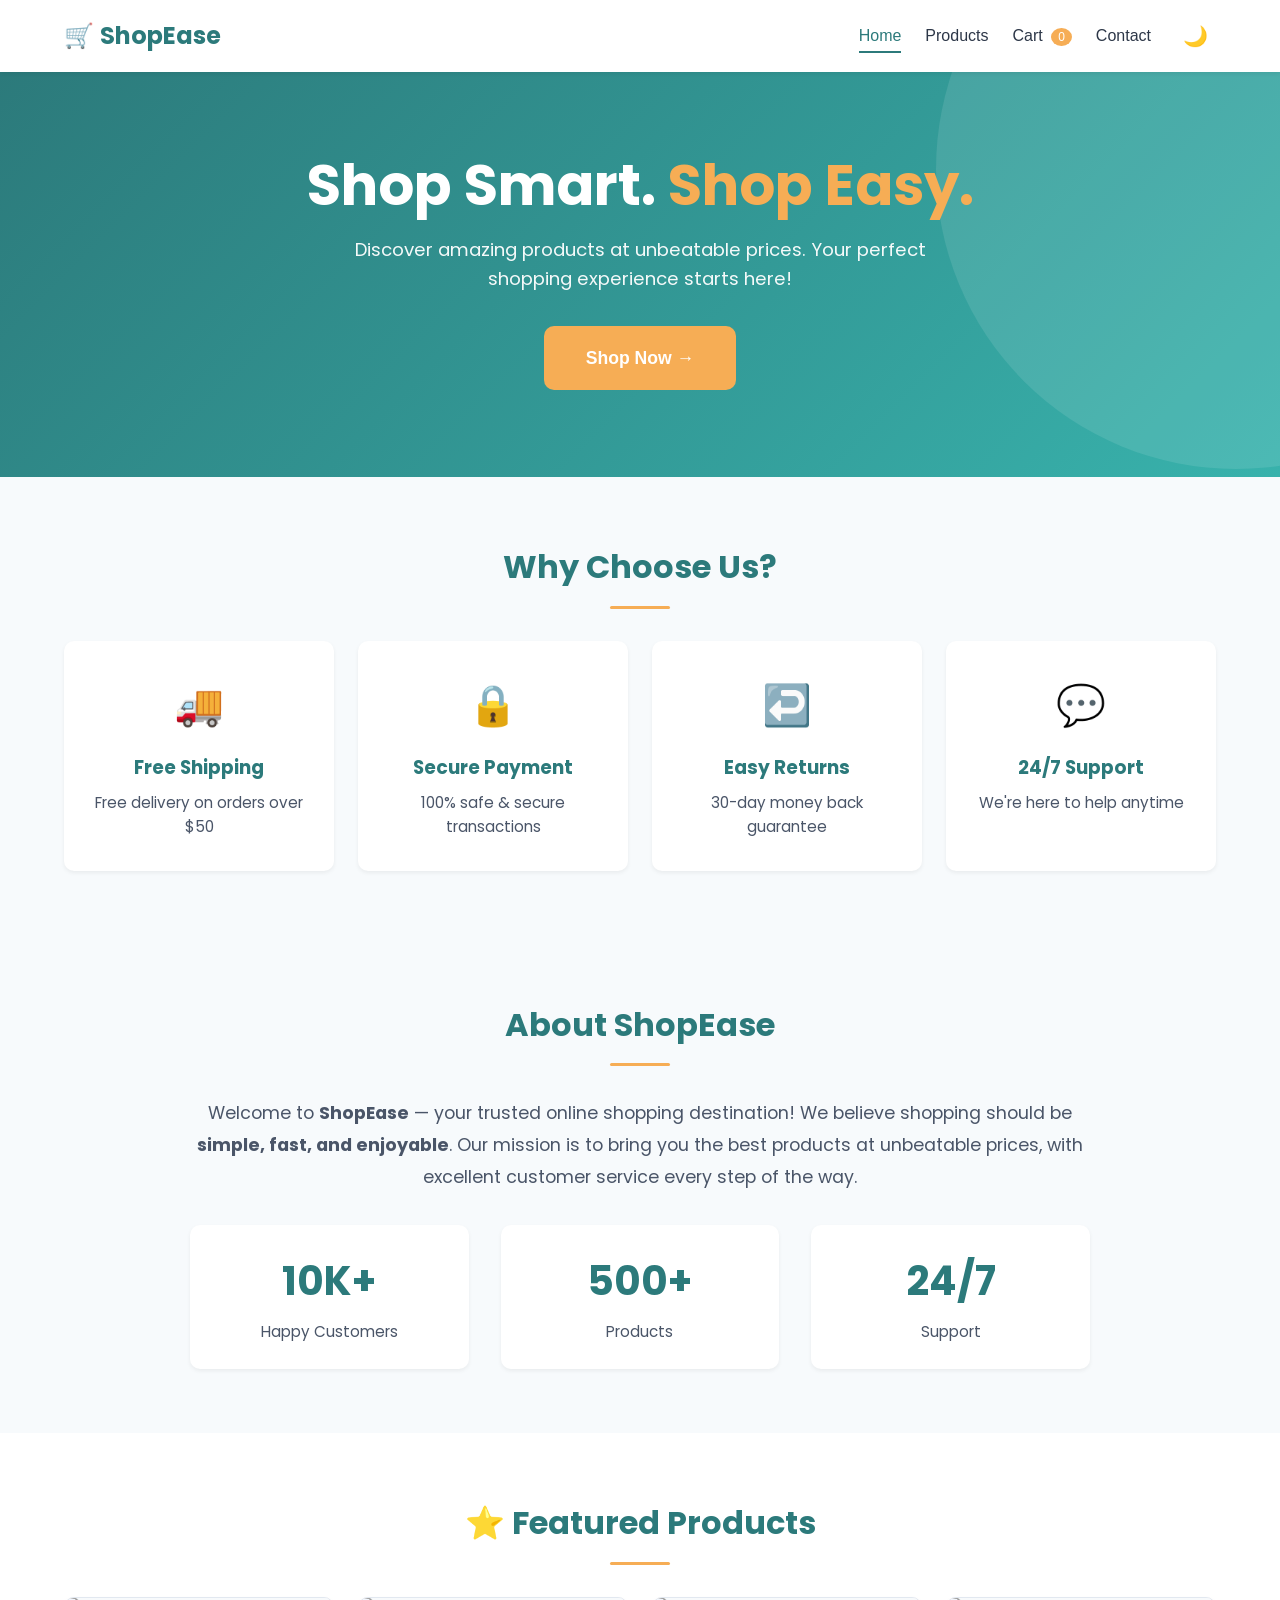
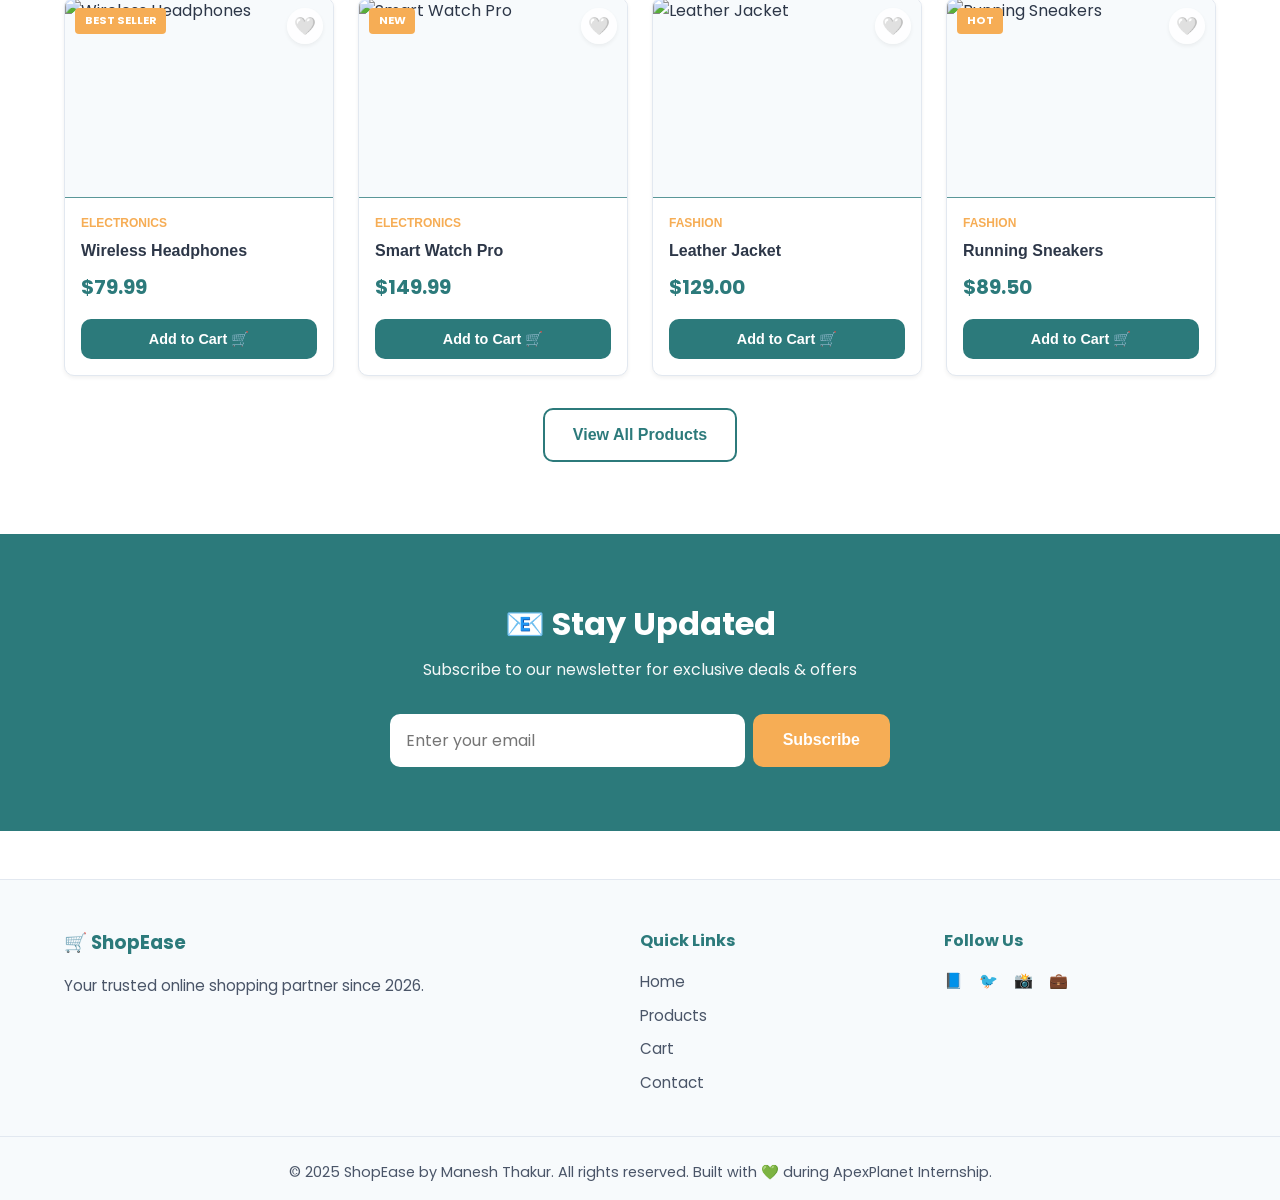
==== commit 178bf8c6: "docs: update footer copyright and add star request to README" ====
--- a/index.html
+++ b/index.html
@@ -178,7 +178,7 @@
       </div>
     </div>
     <div class="footer-bottom">
-      <p>© 2026 ShopEase. All rights reserved. | Built with 💚 Manesh Thakur</p>
+      <p>© 2025 ShopEase by Manesh Thakur. All rights reserved. Built with 💚 during ApexPlanet Internship.</p>
     </div>
   </footer>
   
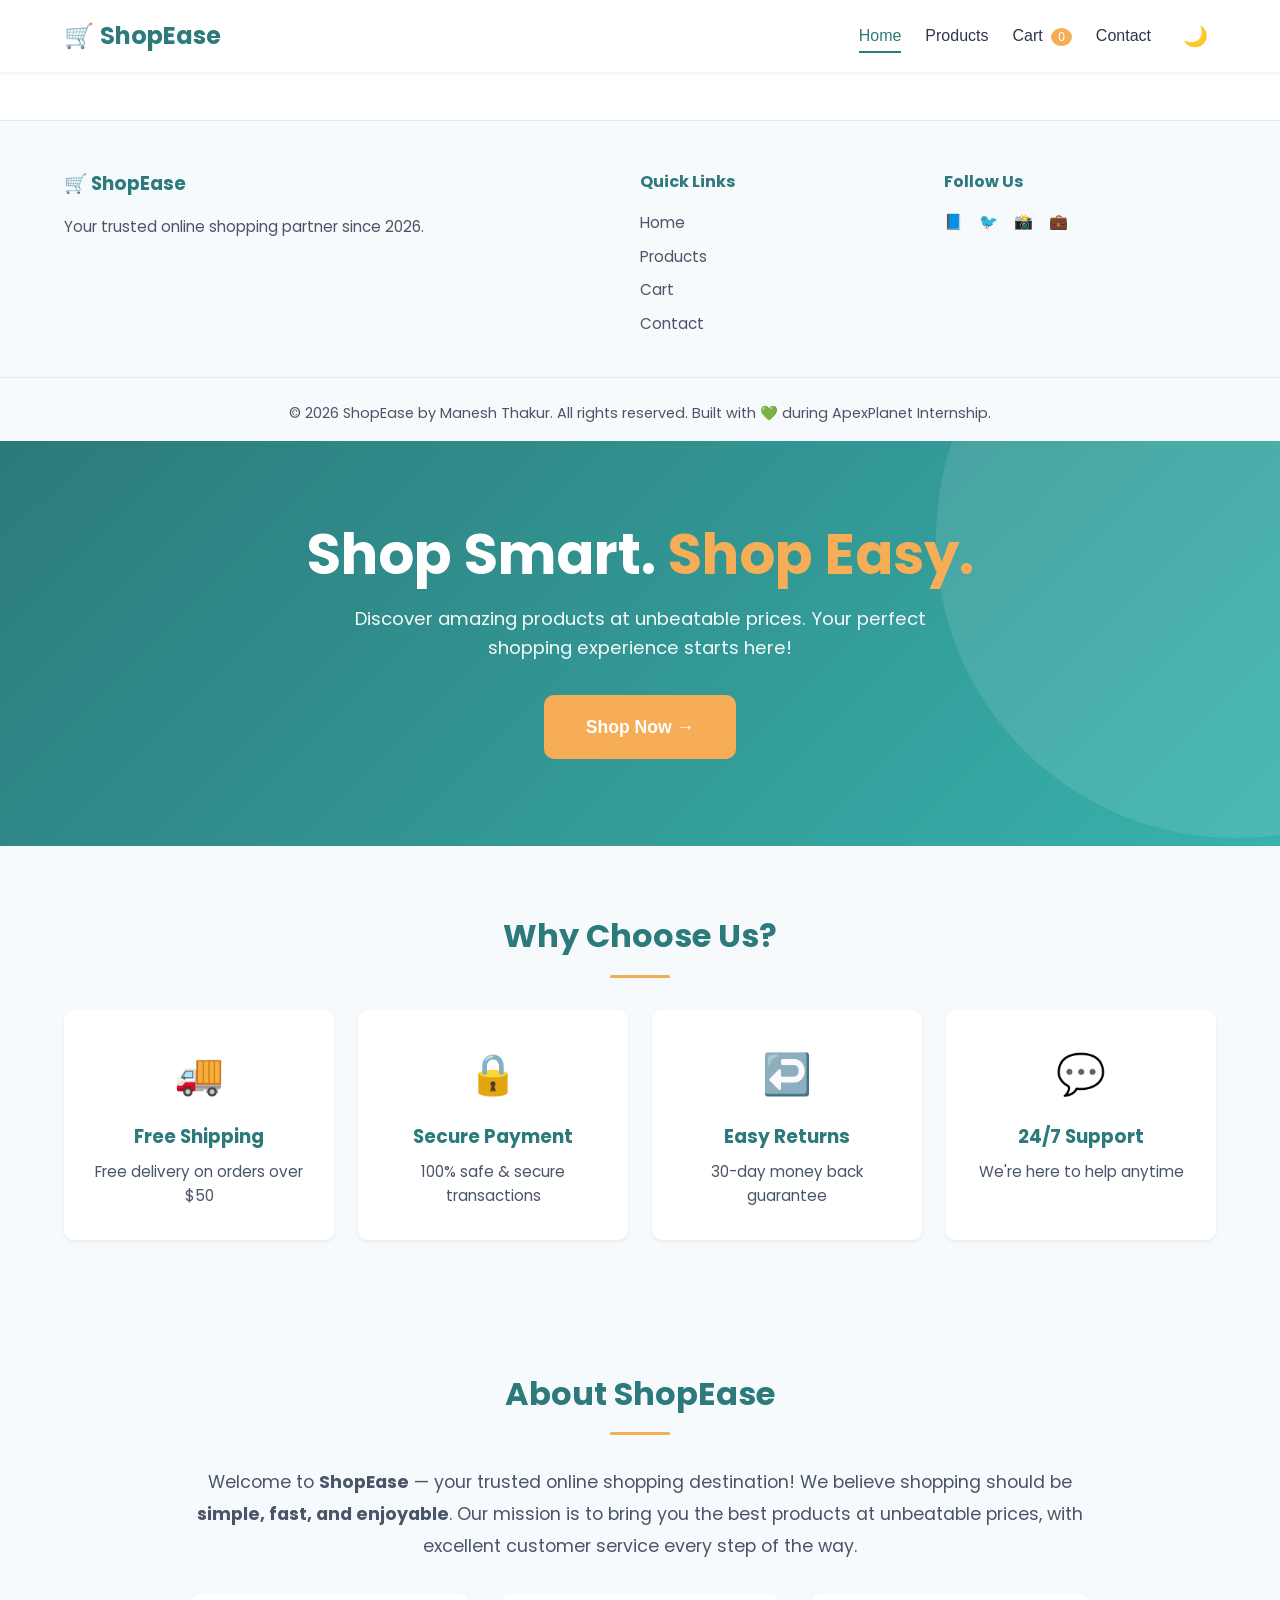
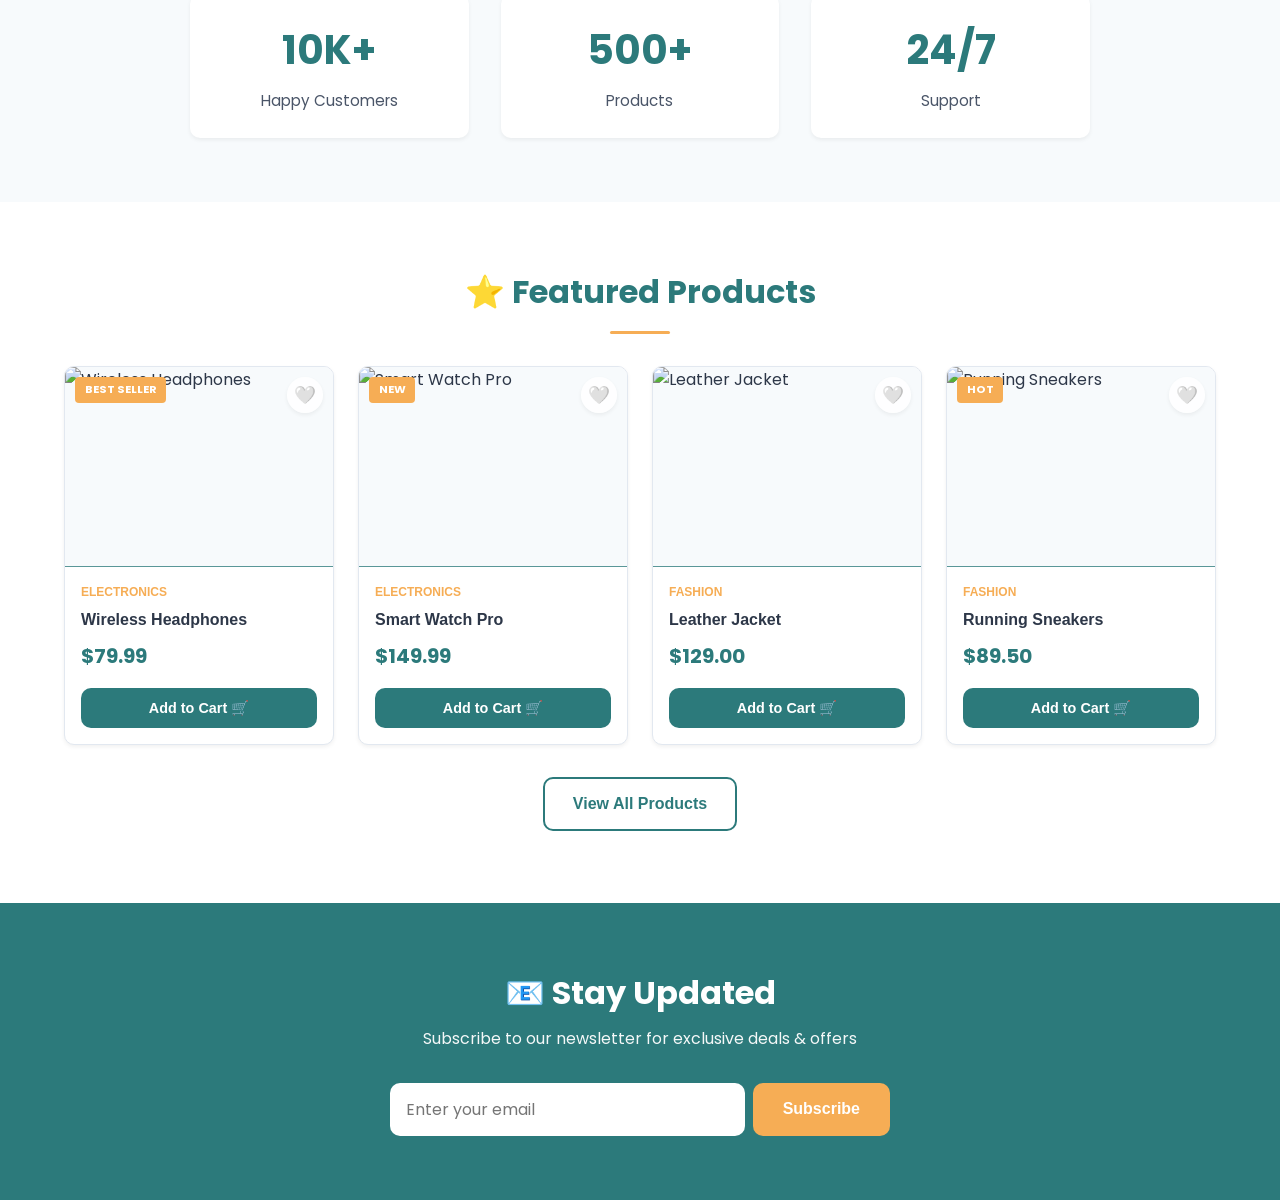
==== commit e46f5070: "refactor: implement modular header and footer injection and centralize cart functionality with new J" ====
--- a/index.html
+++ b/index.html
@@ -6,53 +6,19 @@
   <meta name="description" content="ShopEase - Your one-stop shop for amazing products online.">
   <meta name="keywords" content="ecommerce, shop, online store, shopease">
   <meta name="author" content="Manesh Thakur">
-
-   <!-- Open Graph for social sharing -->
   <meta property="og:title" content="ShopEase - Shop Smart, Shop Easy">
   <meta property="og:description" content="Discover amazing products at unbeatable prices.">
   <meta property="og:type" content="website">
-
   <title>ShopEase | Home</title>
-
-  <!-- Favicon -->
-   <link rel="icon" href="assets/icons/favicon.ico" type="image/x-icon">
+  <link rel="icon" href="assets/icons/favicon.ico" type="image/x-icon">
   <link rel="preconnect" href="https://fonts.googleapis.com">
   <link href="https://fonts.googleapis.com/css2?family=Poppins:wght@300;400;600;700&display=swap" rel="stylesheet">
   <link rel="stylesheet" href="css/style.css" />
 </head>
 <body>
-  <!-- ============== LOADING SPINNER ============== -->
-  <div class="loader" id="loader">
-    <div class="spinner"></div>
-  </div>
 
-  <!-- ============== BACK TO TOP BUTTON ============== -->
-  <button class="back-to-top" id="backToTop" aria-label="Back to top">
-    ↑
-  </button>
-  
-<header class="header">
-    <div class="container nav-container">
-      <a href="index.html" class="logo" aria-label="ShopEase Home">
-        🛒 <span>ShopEase</span>
-      </a>
-
-      <nav class="navbar" aria-label="Main Navigation">
-        <button class="menu-toggle" aria-label="Toggle Menu" aria-expanded="false">
-          ☰
-        </button>
-        <ul class="nav-links">
-          <li><a href="index.html" class="active">Home</a></li>
-          <li><a href="products.html">Products</a></li>
-          <li><a href="cart.html">Cart <span class="cart-count">0</span></a></li>
-          <li><a href="contact.html">Contact</a></li>
-          <li>
-            <button id="themeToggle" aria-label="Toggle Dark Mode">🌙</button>
-          </li>
-        </ul>
-      </nav>
-    </div>
-  </header>
+  <!-- Shared header/footer injected by components.js (data-page sets the active nav link) -->
+  <script src="js/components.js" data-page="home"></script>
 
   <!-- ================= MAIN CONTENT ================= -->
   <main>
@@ -79,7 +45,7 @@
           <article class="feature-card">
             <div class="feature-icon">🔒</div>
             <h3>Secure Payment</h3>
-            <p>100% safe & secure transactions</p>
+            <p>100% safe &amp; secure transactions</p>
           </article>
           <article class="feature-card">
             <div class="feature-icon">↩️</div>
@@ -101,23 +67,14 @@
         <div class="about-wrapper">
           <div class="about-content">
             <h2 class="section-title">About ShopEase</h2>
-            <p>Welcome to <strong>ShopEase</strong> — your trusted online shopping destination! 
-            We believe shopping should be <strong>simple, fast, and enjoyable</strong>. 
-            Our mission is to bring you the best products at unbeatable prices, with 
+            <p>Welcome to <strong>ShopEase</strong> — your trusted online shopping destination!
+            We believe shopping should be <strong>simple, fast, and enjoyable</strong>.
+            Our mission is to bring you the best products at unbeatable prices, with
             excellent customer service every step of the way.</p>
             <div class="stats">
-              <div class="stat-item">
-                <h3>10K+</h3>
-                <p>Happy Customers</p>
-              </div>
-              <div class="stat-item">
-                <h3>500+</h3>
-                <p>Products</p>
-              </div>
-              <div class="stat-item">
-                <h3>24/7</h3>
-                <p>Support</p>
-              </div>
+              <div class="stat-item"><h3>10K+</h3><p>Happy Customers</p></div>
+              <div class="stat-item"><h3>500+</h3><p>Products</p></div>
+              <div class="stat-item"><h3>24/7</h3><p>Support</p></div>
             </div>
           </div>
         </div>
@@ -129,7 +86,7 @@
       <div class="container">
         <h2 id="featured-title" class="section-title">⭐ Featured Products</h2>
         <div class="products-grid" id="featuredProducts">
-          <!-- Products will be injected via JavaScript -->
+          <!-- Products injected via JavaScript -->
         </div>
         <div class="text-center">
           <a href="products.html" class="btn btn-outline">View All Products</a>
@@ -141,7 +98,7 @@
     <section class="newsletter" aria-labelledby="newsletter-title">
       <div class="container">
         <h2 id="newsletter-title">📧 Stay Updated</h2>
-        <p>Subscribe to our newsletter for exclusive deals & offers</p>
+        <p>Subscribe to our newsletter for exclusive deals &amp; offers</p>
         <form class="newsletter-form" id="newsletterForm">
           <input type="email" placeholder="Enter your email" required aria-label="Email address">
           <button type="submit" class="btn btn-primary">Subscribe</button>
@@ -151,44 +108,11 @@
 
   </main>
 
-  <!-- ================= FOOTER ================= -->
-  <footer class="footer">
-    <div class="container footer-container">
-      <div class="footer-col">
-        <h3>🛒 ShopEase</h3>
-        <p>Your trusted online shopping partner since 2026.</p>
-      </div>
-      <div class="footer-col">
-        <h4>Quick Links</h4>
-        <ul>
-          <li><a href="index.html">Home</a></li>
-          <li><a href="products.html">Products</a></li>
-          <li><a href="cart.html">Cart</a></li>
-          <li><a href="contact.html">Contact</a></li>
-        </ul>
-      </div>
-      <div class="footer-col">
-        <h4>Follow Us</h4>
-        <div class="social-links">
-          <a href="#" aria-label="Facebook">📘</a>
-          <a href="#" aria-label="Twitter">🐦</a>
-          <a href="#" aria-label="Instagram">📸</a>
-          <a href="#" aria-label="LinkedIn">💼</a>
-        </div>
-      </div>
-    </div>
-    <div class="footer-bottom">
-      <p>© 2025 ShopEase by Manesh Thakur. All rights reserved. Built with 💚 during ApexPlanet Internship.</p>
-    </div>
-  </footer>
-  
-  <!-- ============== PRODUCT DETAIL MODAL ============== -->
+  <!-- Product Detail Modal -->
   <div class="modal product-modal" id="productModal" hidden>
     <div class="modal-content product-modal-content">
       <button class="modal-close" aria-label="Close modal">✕</button>
-      <div class="product-modal-body" id="productModalBody">
-        <!-- Injected by JS -->
-      </div>
+      <div class="product-modal-body" id="productModalBody"></div>
     </div>
   </div>
 
--- a/css/style.css
+++ b/css/style.css
@@ -1314,4 +1314,27 @@
   .stats {
     grid-template-columns: 1fr;
   }
+}
+
+/* ========== TOAST NOTIFICATION ========== */
+.toast {
+  position: fixed;
+  bottom: 30px;
+  right: 30px;
+  background: var(--primary-color);
+  color: #fff;
+  padding: 1rem 1.5rem;
+  border-radius: var(--radius);
+  box-shadow: var(--shadow-md);
+  z-index: 9999;
+  font-weight: 500;
+  opacity: 0;
+  transform: translateY(20px);
+  transition: opacity 0.3s ease, transform 0.3s ease;
+  pointer-events: none;
+}
+
+.toast--visible {
+  opacity: 1;
+  transform: translateY(0);
 }
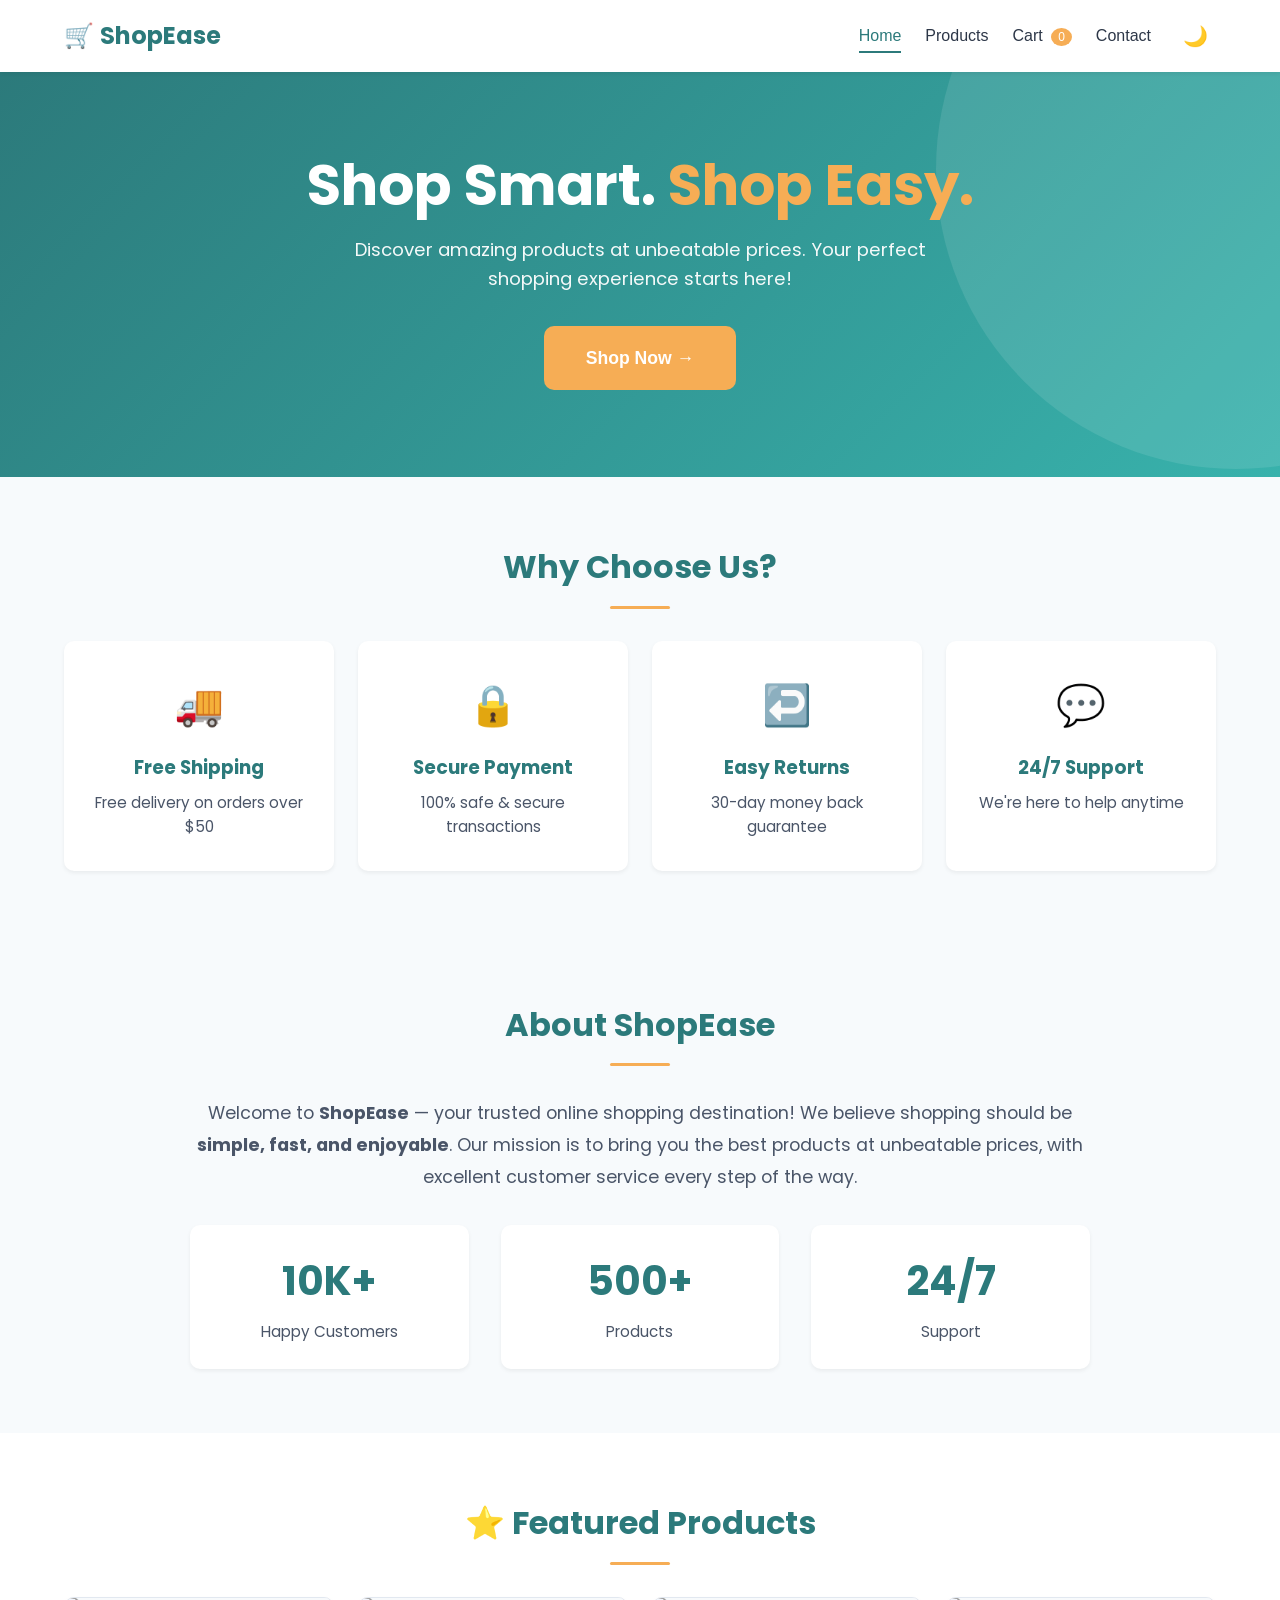
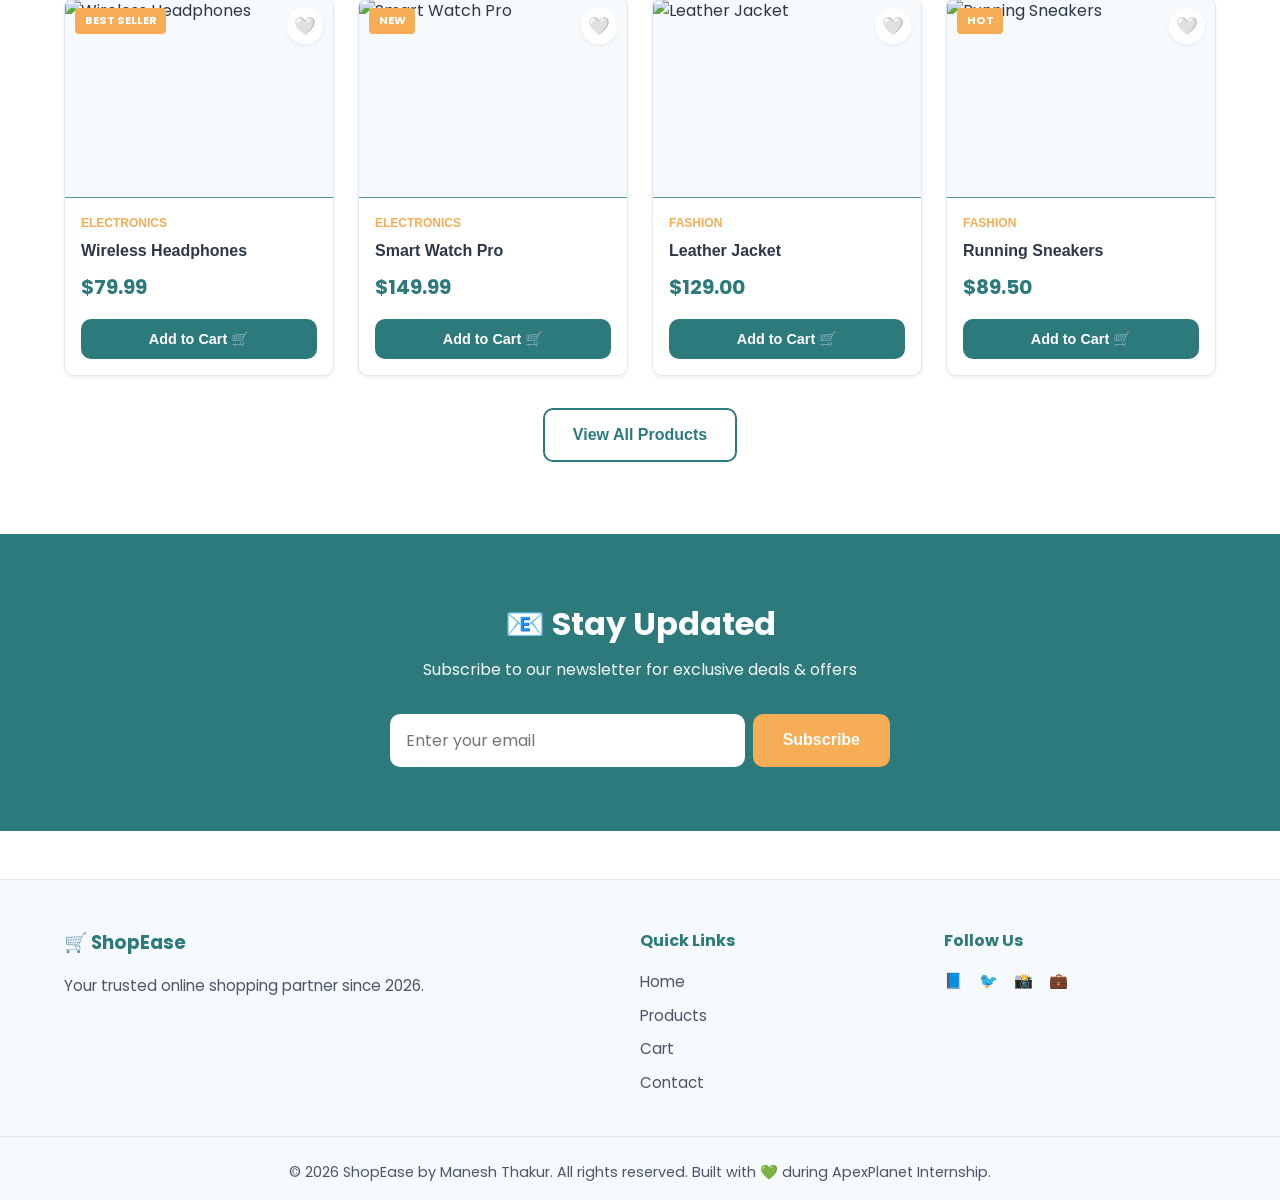
==== commit 312517f2: "feat: implement core site functionality including theme toggling, product rendering, cart management" ====
--- a/index.html
+++ b/index.html
@@ -17,8 +17,6 @@
 </head>
 <body>
 
-  <!-- Shared header/footer injected by components.js (data-page sets the active nav link) -->
-  <script src="js/components.js" data-page="home"></script>
 
   <!-- ================= MAIN CONTENT ================= -->
   <main>
@@ -116,6 +114,7 @@
     </div>
   </div>
 
+  <script src="js/components.js" data-page="home"></script>
   <script src="js/products.js"></script>
   <script src="js/script.js"></script>
 </body>
